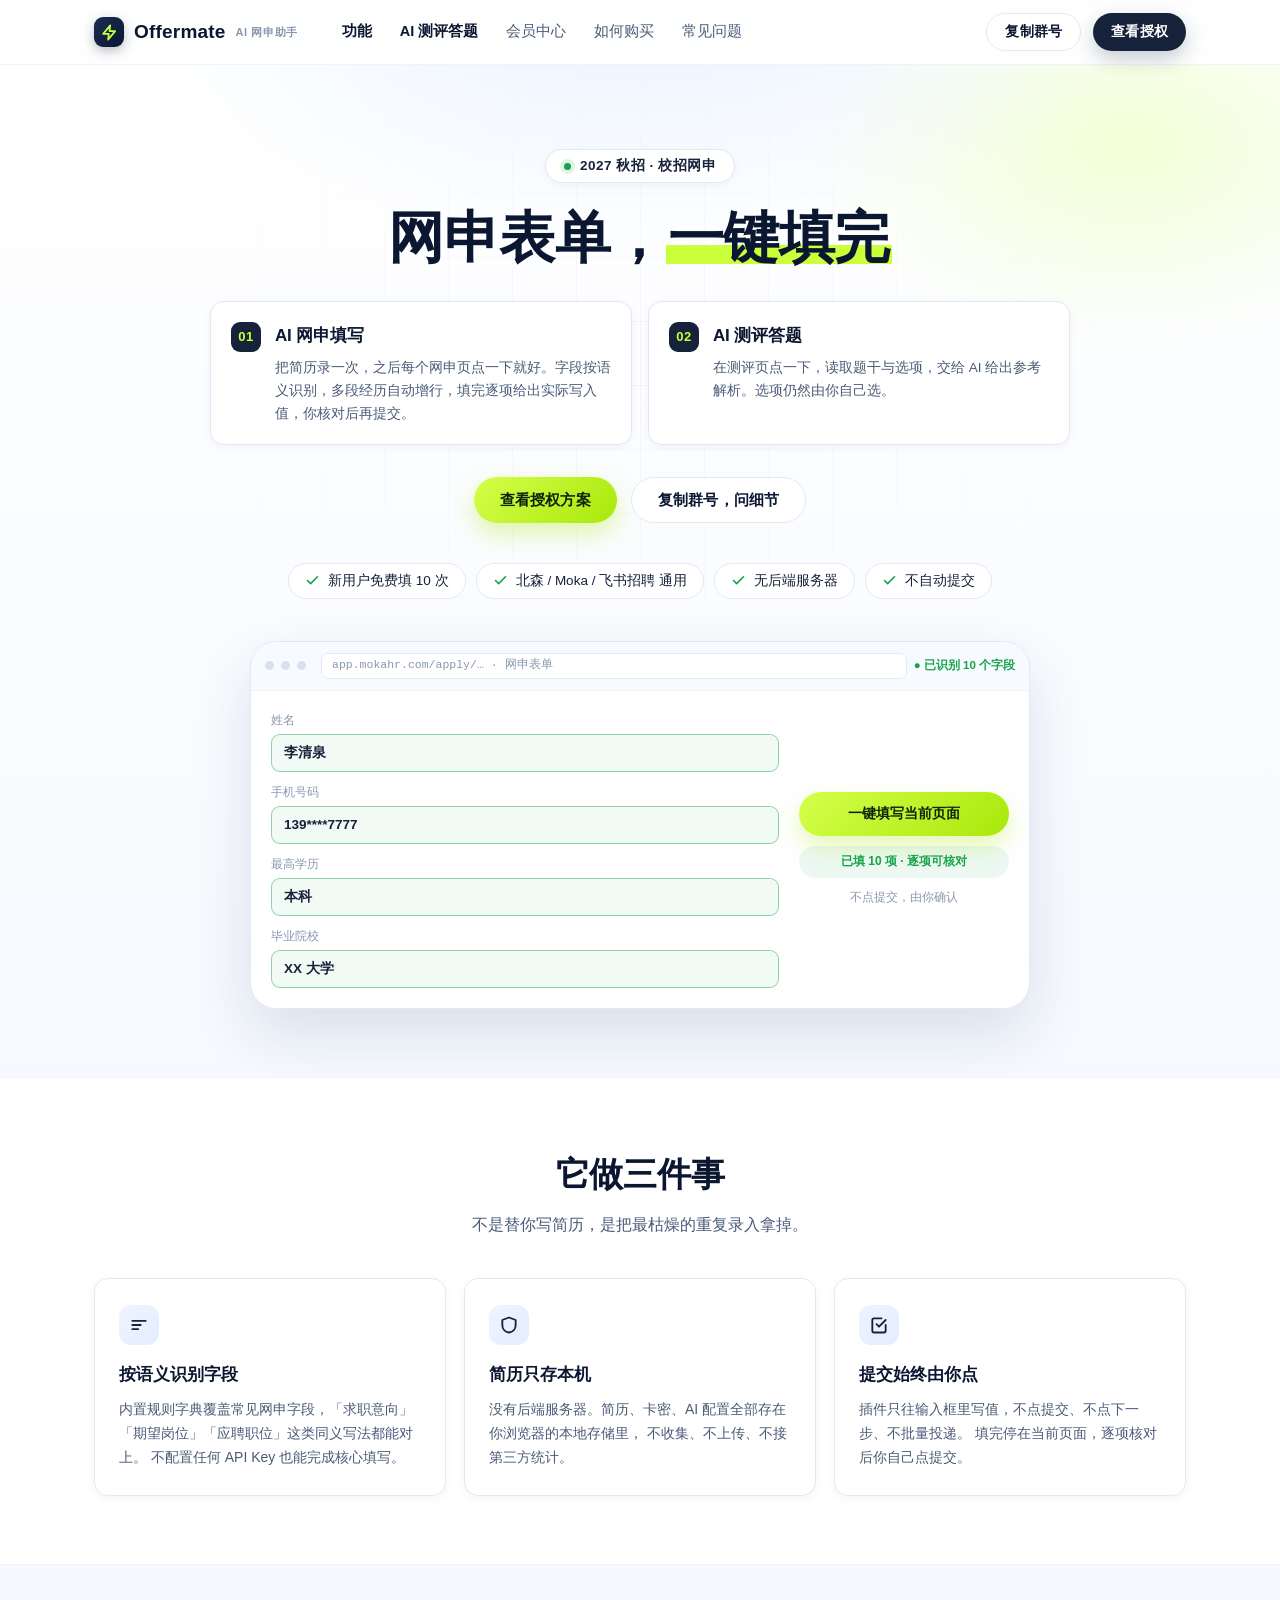
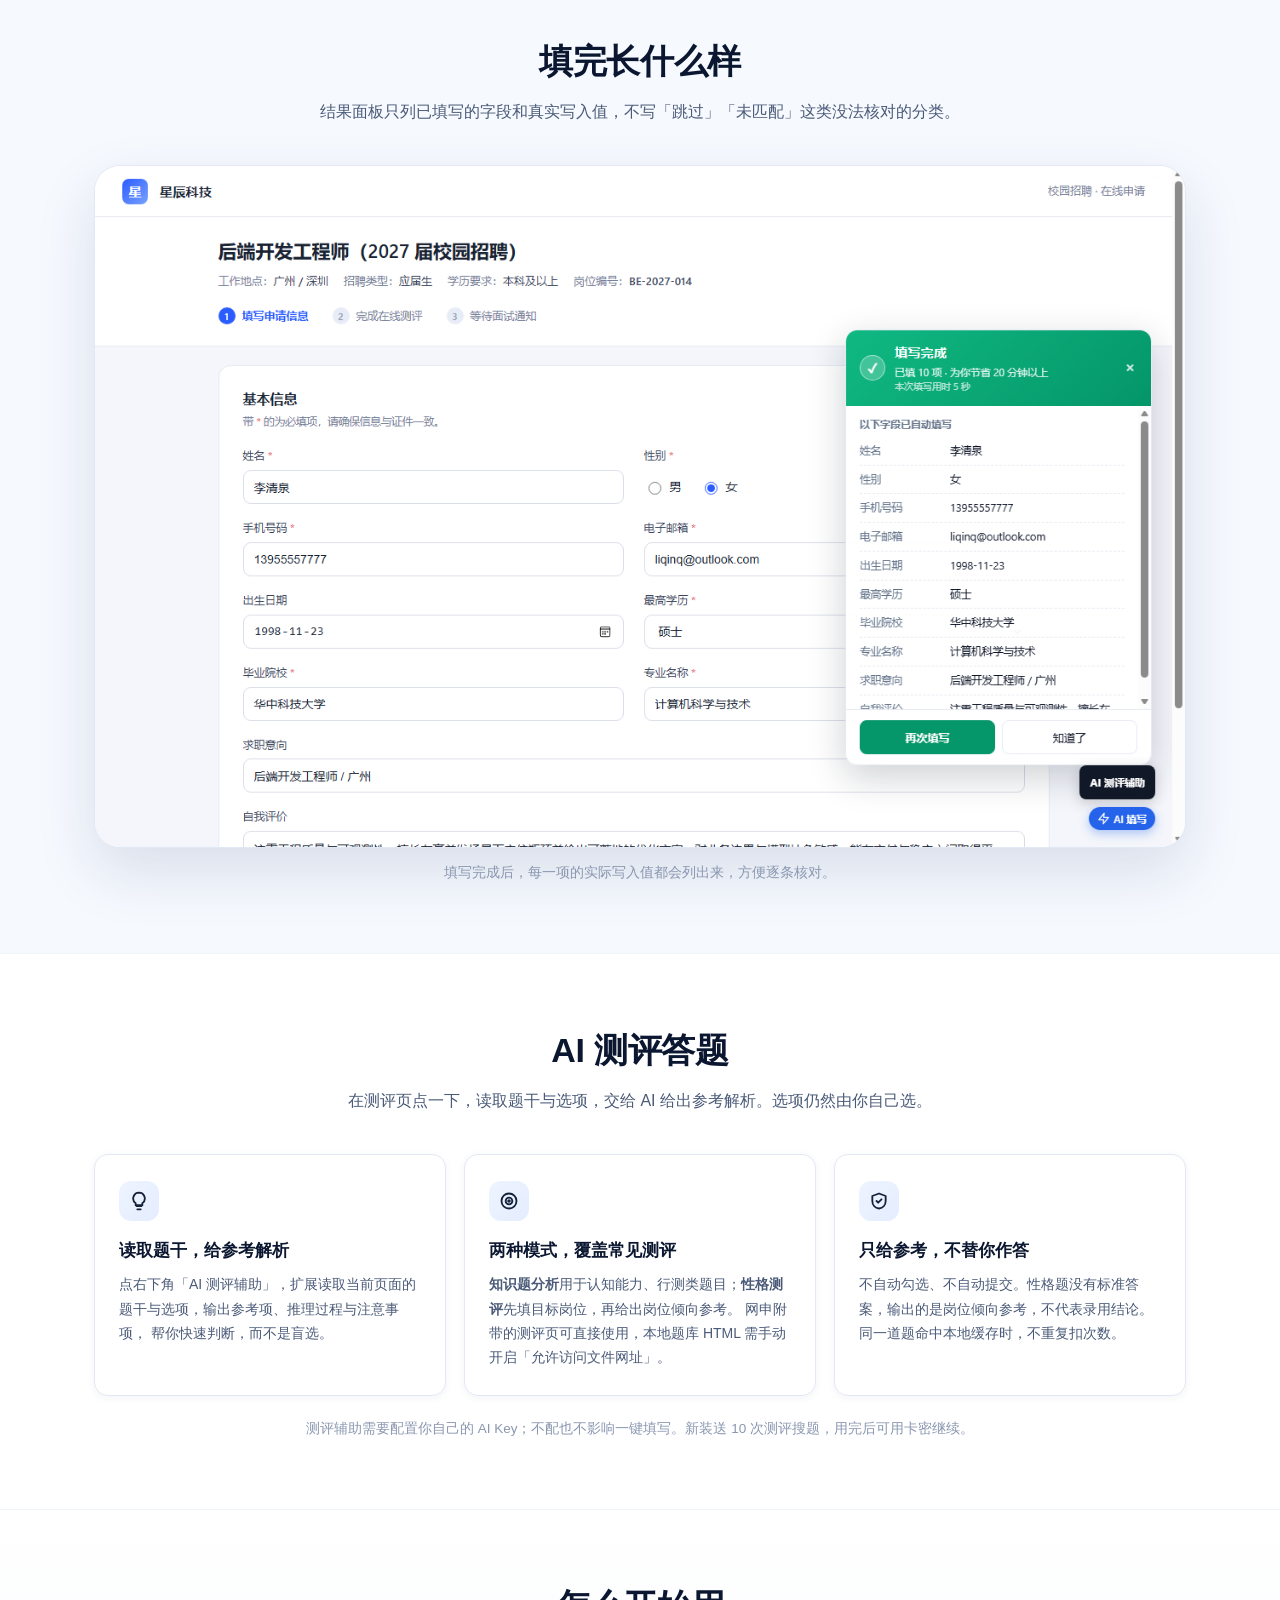
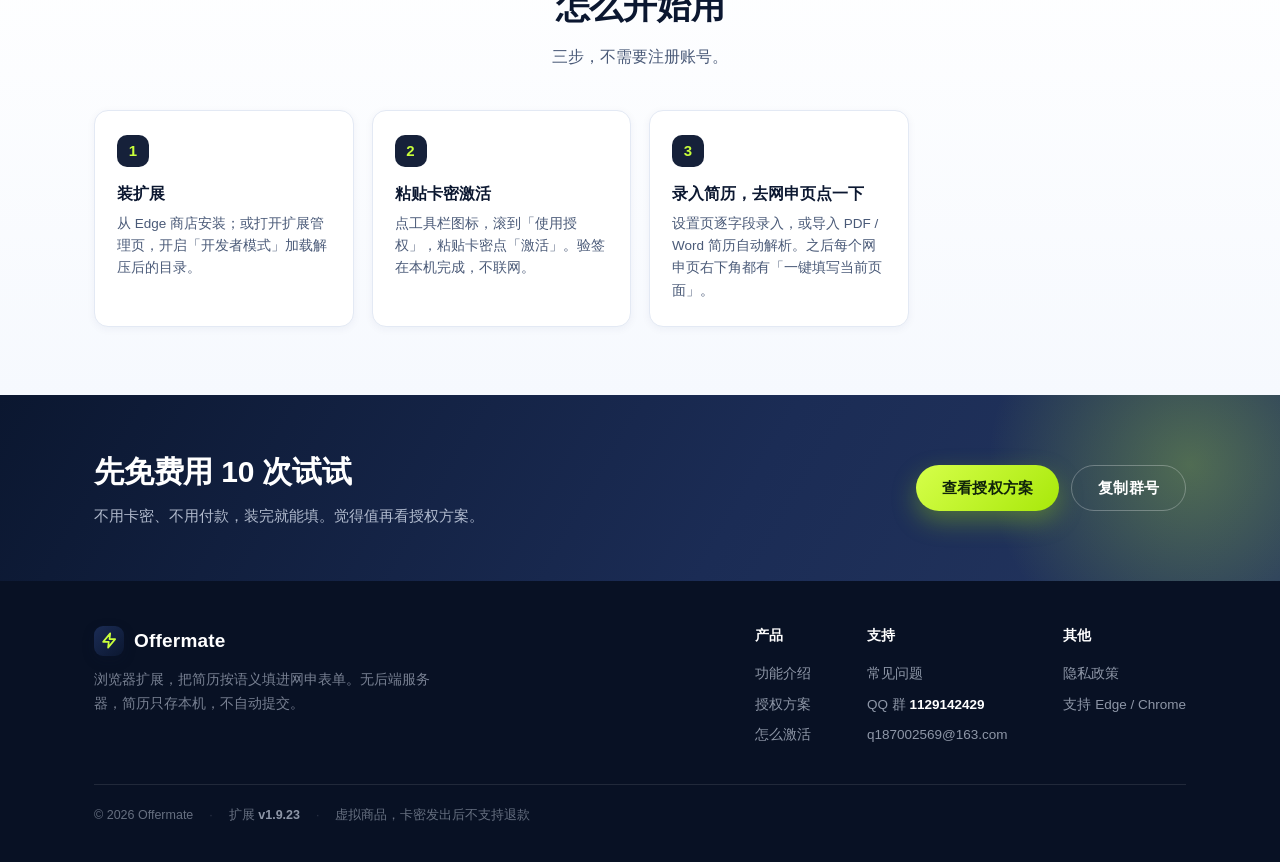
==== site/index.html @ a53ffd18 "add product site" ====
<!DOCTYPE html>
<html lang="zh-CN">
<head>
<meta charset="utf-8">
<meta name="viewport" content="width=device-width, initial-scale=1">
<title>Offermate｜AI 网申与测评助手</title>
<meta name="description" content="浏览器扩展：把简历按语义填进网申表单。北森、Moka、飞书招聘通用，不配 API Key 也能用，简历只存本机，不自动提交。">
<link rel="icon" href="assets/favicon.svg" type="image/svg+xml">
<link rel="stylesheet" href="assets/style.css">
<style>
  /* 首页专用 */
  .feat-grid { display: grid; grid-template-columns: repeat(3, 1fr); gap: 18px; }
  .feat {
    background: #fff; border: 1px solid var(--line); border-radius: var(--radius);
    padding: 26px 24px; box-shadow: var(--shadow-sm);
  }
  .feat .ic {
    width: 40px; height: 40px; border-radius: 12px;
    background: linear-gradient(135deg, #EEF4FF, #E4EDFF);
    display: grid; place-items: center;
  }
  .feat .ic svg { width: 20px; height: 20px; color: var(--ink-2); }
  .feat h3 { margin-top: 16px; font-size: 16.5px; font-weight: 800; }
  .feat p { margin-top: 8px; font-size: 14px; color: var(--body); line-height: 1.72; }

  .shot-wrap { margin-top: 12px; }
  .shot {
    border-radius: var(--radius-lg); overflow: hidden;
    border: 1px solid var(--line); box-shadow: var(--shadow-lg);
    background: #fff;
  }
  .shot-cap { margin-top: 14px; text-align: center; font-size: 13.5px; color: var(--muted); }

  /* 开篇双功能：AI 网申填写 / AI 测评答题 并列、等权呈现 */
  .cap-pair {
    margin: 30px auto 0; max-width: 860px;
    display: grid; grid-template-columns: 1fr 1fr; gap: 16px;
    text-align: left;
  }
  .cap {
    display: flex; gap: 14px; align-items: flex-start;
    background: #fff; border: 1px solid var(--line);
    border-radius: var(--radius); padding: 20px 20px 18px;
    box-shadow: var(--shadow-sm);
    transition: transform .18s, box-shadow .18s, border-color .18s;
  }
  .cap:hover { transform: translateY(-2px); box-shadow: var(--shadow); border-color: #C9D5EA; }
  .cap-n {
    flex: none; width: 30px; height: 30px; border-radius: 9px;
    background: var(--ink-2); color: var(--lime);
    display: grid; place-items: center;
    font-size: 13px; font-weight: 800; letter-spacing: .5px;
  }
  .cap h2 { font-size: 17px; font-weight: 800; letter-spacing: -.2px; }
  .cap p { margin-top: 7px; font-size: 13.5px; color: var(--body); line-height: 1.7; }
  #fill { scroll-margin-top: 76px; }

  @media (max-width: 760px) {
    .cap-pair { grid-template-columns: 1fr; }
  }

  /* 首屏产品演示：把「填写过程」提前到第一屏，不依赖新截图。
     数据为演示用虚构值，与商店截图一致（李清泉 / 139****7777）。 */
  .hero-demo {
    margin: 42px auto 0; max-width: 780px; text-align: left;
    background: #fff; border: 1px solid var(--line);
    border-radius: var(--radius-lg); box-shadow: var(--shadow-lg);
    overflow: hidden;
  }
  .hd-bar {
    display: flex; align-items: center; gap: 7px;
    padding: 11px 14px; background: #F7FAFF;
    border-bottom: 1px solid var(--line-2);
  }
  .hd-bar i { width: 9px; height: 9px; border-radius: 50%; background: #D8E1F0; flex: none; }
  .hd-url {
    margin-left: 8px; flex: 1; min-width: 0;
    height: 26px; border-radius: 7px; background: #fff;
    border: 1px solid var(--line);
    display: flex; align-items: center; padding: 0 10px;
    font-family: ui-monospace, Menlo, Consolas, monospace;
    font-size: 11.5px; color: var(--muted);
    white-space: nowrap; overflow: hidden; text-overflow: ellipsis;
  }
  .hd-live { flex: none; font-size: 11.5px; font-weight: 700; color: var(--green); }
  .hd-body { display: grid; grid-template-columns: 1fr 210px; gap: 20px; padding: 20px; }
  .hd-field { margin-bottom: 11px; }
  .hd-field:last-child { margin-bottom: 0; }
  .hd-field label { display: block; font-size: 11.5px; color: var(--muted); margin-bottom: 4px; }
  .hd-input {
    height: 38px; border-radius: 9px; border: 1px solid var(--line);
    display: flex; align-items: center; padding: 0 12px;
    font-size: 13.5px; color: var(--body); background: #fff;
  }
  .hd-input.filled {
    border-color: rgba(22,163,74,.45); background: rgba(22,163,74,.06);
    color: var(--ink-2); font-weight: 600;
  }
  .hd-side { display: flex; flex-direction: column; justify-content: center; gap: 10px; }
  .hd-btn {
    height: 44px; border-radius: 999px;
    background: linear-gradient(135deg, #D6FF4A, var(--lime-deep));
    color: #10240A; font-size: 13.5px; font-weight: 800;
    display: flex; align-items: center; justify-content: center;
    box-shadow: 0 10px 22px rgba(168,232,10,.3);
  }
  .hd-badge {
    text-align: center; font-size: 12px; font-weight: 700; color: var(--green);
    background: rgba(22,163,74,.08); border-radius: 999px; padding: 6px 10px;
  }
  .hd-note { text-align: center; font-size: 11.5px; color: var(--muted); }

  /* AI 测评答题：白色底与上下区块区分；锚点留出 sticky 导航高度 */
  .quiz { background: #fff; border-top: 1px solid var(--line-2); border-bottom: 1px solid var(--line-2); }
  #quiz { scroll-margin-top: 76px; }
  .quiz-note {
    margin-top: 22px; text-align: center;
    font-size: 13.5px; color: var(--muted); line-height: 1.7;
  }

  @media (max-width: 640px) {
    .hd-body { grid-template-columns: 1fr; gap: 14px; }
  }

  @media (max-width: 1000px) { .feat-grid { grid-template-columns: 1fr; } }
</style>
</head>
<body>

<nav class="nav">
  <div class="nav-in">
    <a class="logo" href="index.html">
      <span class="logo-mark">
        <svg viewBox="0 0 24 24" fill="none" stroke="#C9FF3B" stroke-width="2.4" stroke-linecap="round" stroke-linejoin="round"><path d="M13 2 3 14h8l-1 8 10-12h-8l1-8z"/></svg>
      </span>
      Offermate <small>AI 网申助手</small>
    </a>
    <div class="nav-links">
      <a href="index.html" class="on">功能</a>
      <a href="#quiz">AI 测评答题</a>
      <a href="pricing.html">会员中心</a>
      <a href="pricing.html#howto">如何购买</a>
      <a href="pricing.html#faq">常见问题</a>
    </div>
    <div class="nav-cta">
      <button class="btn btn-ghost btn-sm" data-copy-qq>复制群号</button>
      <a class="btn btn-dark btn-sm" href="pricing.html">查看授权</a>
    </div>
  </div>
</nav>

<header class="hero">
  <div class="wrap">
    <span class="eyebrow"><i></i>2027 秋招 · 校招网申</span>
    <h1>网申表单，<em>一键填完</em></h1>

    <div class="cap-pair">
      <a class="cap" href="#fill">
        <span class="cap-n">01</span>
        <div>
          <h2>AI 网申填写</h2>
          <p>把简历录一次，之后每个网申页点一下就好。字段按语义识别，多段经历自动增行，填完逐项给出实际写入值，你核对后再提交。</p>
        </div>
      </a>
      <a class="cap" href="#quiz">
        <span class="cap-n">02</span>
        <div>
          <h2>AI 测评答题</h2>
          <p>在测评页点一下，读取题干与选项，交给 AI 给出参考解析。选项仍然由你自己选。</p>
        </div>
      </a>
    </div>
    <div class="hero-cta">
      <a class="btn btn-lime" href="pricing.html">查看授权方案</a>
      <button class="btn btn-ghost" data-copy-qq>复制群号，问细节</button>
    </div>
    <ul class="hero-facts">
      <li>
        <svg viewBox="0 0 24 24" fill="none" stroke="currentColor" stroke-width="2.6" stroke-linecap="round" stroke-linejoin="round"><path d="M20 6 9 17l-5-5"/></svg>
        新用户免费填 10 次
      </li>
      <li>
        <svg viewBox="0 0 24 24" fill="none" stroke="currentColor" stroke-width="2.6" stroke-linecap="round" stroke-linejoin="round"><path d="M20 6 9 17l-5-5"/></svg>
        北森 / Moka / 飞书招聘 通用
      </li>
      <li>
        <svg viewBox="0 0 24 24" fill="none" stroke="currentColor" stroke-width="2.6" stroke-linecap="round" stroke-linejoin="round"><path d="M20 6 9 17l-5-5"/></svg>
        无后端服务器
      </li>
      <li>
        <svg viewBox="0 0 24 24" fill="none" stroke="currentColor" stroke-width="2.6" stroke-linecap="round" stroke-linejoin="round"><path d="M20 6 9 17l-5-5"/></svg>
        不自动提交
      </li>
    </ul>

    <div class="hero-demo" aria-hidden="true">
      <div class="hd-bar">
        <i></i><i></i><i></i>
        <span class="hd-url">app.mokahr.com/apply/… · 网申表单</span>
        <span class="hd-live">● 已识别 10 个字段</span>
      </div>
      <div class="hd-body">
        <div class="hd-form">
          <div class="hd-field"><label>姓名</label><div class="hd-input filled">李清泉</div></div>
          <div class="hd-field"><label>手机号码</label><div class="hd-input filled">139****7777</div></div>
          <div class="hd-field"><label>最高学历</label><div class="hd-input filled">本科</div></div>
          <div class="hd-field"><label>毕业院校</label><div class="hd-input filled">XX 大学</div></div>
        </div>
        <div class="hd-side">
          <div class="hd-btn">一键填写当前页面</div>
          <div class="hd-badge">已填 10 项 · 逐项可核对</div>
          <div class="hd-note">不点提交，由你确认</div>
        </div>
      </div>
    </div>
  </div>
</header>

<section class="sec plans" id="fill">
  <div class="wrap">
    <div class="sec-head">
      <h2>它做三件事</h2>
      <p>不是替你写简历，是把最枯燥的重复录入拿掉。</p>
    </div>

    <div class="feat-grid">
      <div class="feat">
        <div class="ic">
          <svg viewBox="0 0 24 24" fill="none" stroke="currentColor" stroke-width="2.2" stroke-linecap="round" stroke-linejoin="round"><path d="M4 7h16M4 12h10M4 17h7"/></svg>
        </div>
        <h3>按语义识别字段</h3>
        <p>
          内置规则字典覆盖常见网申字段，「求职意向」「期望岗位」「应聘职位」这类同义写法都能对上。
          不配置任何 API Key 也能完成核心填写。
        </p>
      </div>

      <div class="feat">
        <div class="ic">
          <svg viewBox="0 0 24 24" fill="none" stroke="currentColor" stroke-width="2.2" stroke-linecap="round" stroke-linejoin="round"><path d="M12 3 4 6v6c0 5 3.4 8.4 8 9 4.6-.6 8-4 8-9V6l-8-3z"/></svg>
        </div>
        <h3>简历只存本机</h3>
        <p>
          没有后端服务器。简历、卡密、AI 配置全部存在你浏览器的本地存储里，
          不收集、不上传、不接第三方统计。
        </p>
      </div>

      <div class="feat">
        <div class="ic">
          <svg viewBox="0 0 24 24" fill="none" stroke="currentColor" stroke-width="2.2" stroke-linecap="round" stroke-linejoin="round"><path d="M9 11l3 3 8-8"/><path d="M20 12v7a2 2 0 0 1-2 2H6a2 2 0 0 1-2-2V6a2 2 0 0 1 2-2h9"/></svg>
        </div>
        <h3>提交始终由你点</h3>
        <p>
          插件只往输入框里写值，不点提交、不点下一步、不批量投递。
          填完停在当前页面，逐项核对后你自己点提交。
        </p>
      </div>
    </div>
  </div>
</section>

<section class="sec">
  <div class="wrap">
    <div class="sec-head">
      <h2>填完长什么样</h2>
      <p>结果面板只列已填写的字段和真实写入值，不写「跳过」「未匹配」这类没法核对的分类。</p>
    </div>
    <div class="shot-wrap">
      <div class="shot">
        <img src="assets/shots/result.png" alt="填写结果面板：已填 10 项，逐项列出字段与实际写入值" loading="lazy">
      </div>
      <p class="shot-cap">填写完成后，每一项的实际写入值都会列出来，方便逐条核对。</p>
    </div>
  </div>
</section>

<section class="sec quiz" id="quiz">
  <div class="wrap">
    <div class="sec-head">
      <h2>AI 测评答题</h2>
      <p>在测评页点一下，读取题干与选项，交给 AI 给出参考解析。选项仍然由你自己选。</p>
    </div>

    <div class="feat-grid">
      <div class="feat">
        <div class="ic">
          <svg viewBox="0 0 24 24" fill="none" stroke="currentColor" stroke-width="2.2" stroke-linecap="round" stroke-linejoin="round"><path d="M9 18h6"/><path d="M10 22h4"/><path d="M12 2a7 7 0 0 0-4 12.7V17h8v-2.3A7 7 0 0 0 12 2z"/></svg>
        </div>
        <h3>读取题干，给参考解析</h3>
        <p>
          点右下角「AI 测评辅助」，扩展读取当前页面的题干与选项，输出参考项、推理过程与注意事项，
          帮你快速判断，而不是盲选。
        </p>
      </div>

      <div class="feat">
        <div class="ic">
          <svg viewBox="0 0 24 24" fill="none" stroke="currentColor" stroke-width="2.2" stroke-linecap="round" stroke-linejoin="round"><circle cx="12" cy="12" r="9"/><circle cx="12" cy="12" r="4"/><circle cx="12" cy="12" r="1"/></svg>
        </div>
        <h3>两种模式，覆盖常见测评</h3>
        <p>
          <b>知识题分析</b>用于认知能力、行测类题目；<b>性格测评</b>先填目标岗位，再给出岗位倾向参考。
          网申附带的测评页可直接使用，本地题库 HTML 需手动开启「允许访问文件网址」。
        </p>
      </div>

      <div class="feat">
        <div class="ic">
          <svg viewBox="0 0 24 24" fill="none" stroke="currentColor" stroke-width="2.2" stroke-linecap="round" stroke-linejoin="round"><path d="M12 3 4 6v6c0 5 3.4 8.4 8 9 4.6-.6 8-4 8-9V6l-8-3z"/><path d="M9 12l2 2 4-4"/></svg>
        </div>
        <h3>只给参考，不替你作答</h3>
        <p>
          不自动勾选、不自动提交。性格题没有标准答案，输出的是岗位倾向参考，不代表录用结论。
          同一道题命中本地缓存时，不重复扣次数。
        </p>
      </div>
    </div>

    <p class="quiz-note">
      测评辅助需要配置你自己的 AI Key；不配也不影响一键填写。新装送 10 次测评搜题，用完后可用卡密继续。
    </p>
  </div>
</section>

<section class="sec howto">
  <div class="wrap">
    <div class="sec-head">
      <h2>怎么开始用</h2>
      <p>三步，不需要注册账号。</p>
    </div>
    <div class="steps">
      <div class="step">
        <div class="step-n">1</div>
        <h3>装扩展</h3>
        <p>从 Edge 商店安装；或打开扩展管理页，开启「开发者模式」加载解压后的目录。</p>
      </div>
      <div class="step">
        <div class="step-n">2</div>
        <h3>粘贴卡密激活</h3>
        <p>点工具栏图标，滚到「使用授权」，粘贴卡密点「激活」。验签在本机完成，不联网。</p>
      </div>
      <div class="step">
        <div class="step-n">3</div>
        <h3>录入简历，去网申页点一下</h3>
        <p>设置页逐字段录入，或导入 PDF / Word 简历自动解析。之后每个网申页右下角都有「一键填写当前页面」。</p>
      </div>
    </div>
  </div>
</section>

<section class="cta-band">
  <div class="wrap">
    <div>
      <h2>先免费用 10 次试试</h2>
      <p>不用卡密、不用付款，装完就能填。觉得值再看授权方案。</p>
    </div>
    <div class="cta-act">
      <a class="btn btn-lime" href="pricing.html">查看授权方案</a>
      <button class="btn btn-ghost" data-copy-qq style="background:transparent;color:#fff;border-color:rgba(255,255,255,.28)">复制群号</button>
    </div>
  </div>
</section>

<footer class="foot">
  <div class="wrap">
    <div class="foot-top">
      <div class="foot-brand">
        <div class="logo">
          <span class="logo-mark">
            <svg viewBox="0 0 24 24" fill="none" stroke="#C9FF3B" stroke-width="2.4" stroke-linecap="round" stroke-linejoin="round"><path d="M13 2 3 14h8l-1 8 10-12h-8l1-8z"/></svg>
          </span>
          Offermate
        </div>
        <p>浏览器扩展，把简历按语义填进网申表单。无后端服务器，简历只存本机，不自动提交。</p>
      </div>
      <div class="foot-cols">
        <div class="foot-col">
          <h4>产品</h4>
          <a href="index.html">功能介绍</a>
          <a href="pricing.html">授权方案</a>
          <a href="pricing.html#howto">怎么激活</a>
        </div>
        <div class="foot-col">
          <h4>支持</h4>
          <a href="pricing.html#faq">常见问题</a>
          <span>QQ 群 <b data-qq style="color:#fff"></b></span>
          <a data-email href="mailto:">邮箱</a>
        </div>
        <div class="foot-col">
          <h4>其他</h4>
          <a data-privacy href="#" target="_blank" rel="noopener">隐私政策</a>
          <span>支持 Edge / Chrome</span>
        </div>
      </div>
    </div>
    <div class="foot-bot">
      <span>© 2026 Offermate</span>
      <span class="sep">·</span>
      <span>扩展 <b data-ver style="color:rgba(232,240,255,.6)"></b></span>
      <span class="sep">·</span>
      <span>虚拟商品，卡密发出后不支持退款</span>
    </div>
  </div>
</footer>

<div class="toast" id="toast" role="status" aria-live="polite"></div>

<script src="assets/config.js"></script>
<script src="assets/site.js"></script>
</body>
</html>
---- site/assets/style.css ----
/* Offermate 官网样式
   版式骨架对齐参考站（浅色底 + 卡片式 SaaS 定价页），配色换成插件品牌：
   深蓝紫 #0B1730 + 荧光绿 #C9FF3B。 */

:root {
  --ink: #0B1730;
  --ink-2: #16213A;
  --body: #4A5A78;
  --muted: #8A97B0;
  --line: #E3E9F4;
  --line-2: #EFF3FA;
  --bg: #F6F9FE;
  --card: #FFFFFF;
  --lime: #C9FF3B;
  --lime-deep: #A8E80A;
  --green: #16A34A;
  --blue: #2F6BFF;
  --radius: 14px;
  --radius-lg: 26px;
  --shadow-sm: 0 2px 8px rgba(20, 45, 100, .05);
  --shadow: 0 12px 32px rgba(20, 45, 100, .08);
  --shadow-lg: 0 24px 60px rgba(20, 45, 100, .13);
  --maxw: 1140px;
}

* { margin: 0; padding: 0; box-sizing: border-box; }

html { -webkit-text-size-adjust: 100%; scroll-behavior: smooth; }

body {
  font-family: "PingFang SC", "Hiragino Sans GB", "Noto Sans CJK SC",
    "Source Han Sans SC", "Microsoft YaHei UI", "Microsoft YaHei", sans-serif;
  background: var(--bg);
  color: var(--ink);
  font-size: 16px;
  line-height: 1.65;
  -webkit-font-smoothing: antialiased;
}

a { color: inherit; text-decoration: none; }
ul { list-style: none; }
img { max-width: 100%; display: block; }
button { font: inherit; cursor: pointer; border: none; background: none; }

.wrap { max-width: var(--maxw); margin: 0 auto; padding: 0 24px; }

/* ---------- 导航 ---------- */
.nav {
  position: sticky; top: 0; z-index: 50;
  background: rgba(255, 255, 255, .86);
  backdrop-filter: saturate(180%) blur(14px);
  -webkit-backdrop-filter: saturate(180%) blur(14px);
  border-bottom: 1px solid var(--line-2);
}
.nav-in {
  max-width: var(--maxw); margin: 0 auto; padding: 0 24px;
  height: 64px; display: flex; align-items: center; gap: 36px;
}
.logo { display: flex; align-items: center; gap: 10px; font-weight: 800; font-size: 19px; letter-spacing: .2px; }
.logo-mark {
  width: 30px; height: 30px; border-radius: 9px;
  background: linear-gradient(135deg, #1B2C55, #0B1730);
  display: grid; place-items: center; flex: none;
  box-shadow: 0 4px 12px rgba(11, 23, 48, .28);
}
.logo-mark svg { width: 17px; height: 17px; }
.logo small { font-size: 11px; font-weight: 600; color: var(--muted); letter-spacing: .6px; }

.nav-links { display: flex; gap: 28px; margin-left: 8px; }
.nav-links a { font-size: 14.5px; color: var(--body); font-weight: 500; transition: color .18s; }
.nav-links a:hover { color: var(--ink); }
.nav-links a.on { color: var(--ink); font-weight: 700; }

.nav-cta { margin-left: auto; display: flex; align-items: center; gap: 12px; }

/* ---------- 按钮 ---------- */
.btn {
  display: inline-flex; align-items: center; justify-content: center; gap: 8px;
  height: 46px; padding: 0 26px; border-radius: 999px;
  font-size: 15px; font-weight: 700; letter-spacing: .2px;
  transition: transform .16s, box-shadow .16s, background .16s, border-color .16s;
  white-space: nowrap;
}
.btn:active { transform: translateY(1px); }

.btn-dark { background: var(--ink-2); color: #fff; box-shadow: 0 8px 20px rgba(11, 23, 48, .22); }
.btn-dark:hover { background: #1E2E52; box-shadow: 0 12px 26px rgba(11, 23, 48, .28); }

.btn-lime {
  background: linear-gradient(135deg, #D6FF4A, var(--lime-deep));
  color: #10240A;
  box-shadow: 0 10px 24px rgba(168, 232, 10, .34);
}
.btn-lime:hover { box-shadow: 0 14px 30px rgba(168, 232, 10, .46); }

.btn-ghost { background: #fff; color: var(--ink); border: 1.5px solid var(--line); }
.btn-ghost:hover { border-color: #C9D5EA; background: #FBFDFF; }

.btn-sm { height: 38px; padding: 0 18px; font-size: 13.5px; }
.btn-block { width: 100%; }

/* ---------- 从扩展跳转的提示条 ---------- */
.from-bar {
  background: linear-gradient(90deg, #0B1730, #22305C);
  color: #E8F0FF; font-size: 14px;
}
.from-bar .wrap { display: flex; align-items: center; gap: 10px; height: 44px; }
.from-bar b { color: var(--lime); font-weight: 700; }
.from-bar .x { margin-left: auto; color: rgba(255, 255, 255, .6); font-size: 18px; line-height: 1; padding: 4px 8px; }
.from-bar .x:hover { color: #fff; }

/* ---------- Hero ---------- */
.hero {
  position: relative; overflow: hidden;
  padding: 84px 0 68px;
  background:
    radial-gradient(760px 420px at 50% -10%, #E7F1FF 0%, rgba(231, 241, 255, 0) 68%),
    radial-gradient(520px 320px at 88% 8%, #F1FFD6 0%, rgba(241, 255, 214, 0) 62%),
    linear-gradient(180deg, #FFFFFF 0%, #F6F9FE 100%);
  text-align: center;
}
.hero::after {
  content: ""; position: absolute; inset: 0;
  background-image:
    linear-gradient(rgba(20, 50, 110, .04) 1px, transparent 1px),
    linear-gradient(90deg, rgba(20, 50, 110, .04) 1px, transparent 1px);
  background-size: 64px 64px;
  mask-image: radial-gradient(620px 460px at 50% 30%, #000 0%, transparent 78%);
  -webkit-mask-image: radial-gradient(620px 460px at 50% 30%, #000 0%, transparent 78%);
  pointer-events: none;
}
.hero > * { position: relative; z-index: 2; }

.eyebrow {
  display: inline-flex; align-items: center; gap: 9px;
  height: 34px; padding: 0 18px; border-radius: 999px;
  background: #fff; border: 1px solid var(--line);
  font-size: 13.5px; font-weight: 700; color: var(--ink-2);
  letter-spacing: .5px;
  box-shadow: var(--shadow-sm);
}
.eyebrow i { width: 7px; height: 7px; border-radius: 50%; background: var(--green); box-shadow: 0 0 0 4px rgba(22, 163, 74, .13); }

.hero h1 {
  margin: 22px auto 0;
  font-size: clamp(32px, 5vw, 56px);
  line-height: 1.18; font-weight: 800; letter-spacing: -.5px;
}
.hero h1 em {
  font-style: normal;
  background: linear-gradient(180deg, transparent 62%, var(--lime) 62%, var(--lime) 92%, transparent 92%);
  padding: 0 2px;
}
.hero .lead {
  margin: 20px auto 0; max-width: 660px;
  font-size: 17px; color: var(--body); line-height: 1.75;
}
.hero-cta { margin-top: 32px; display: flex; gap: 14px; justify-content: center; flex-wrap: wrap; }

.hero-facts {
  margin: 40px auto 0; display: flex; gap: 10px; justify-content: center; flex-wrap: wrap;
}
.hero-facts li {
  display: inline-flex; align-items: center; gap: 8px;
  height: 36px; padding: 0 16px; border-radius: 999px;
  background: #fff; border: 1px solid var(--line);
  font-size: 13.5px; color: var(--ink-2); font-weight: 500;
}
.hero-facts li svg { width: 15px; height: 15px; color: var(--green); flex: none; }

/* ---------- 区块通用 ---------- */
.sec { padding: 68px 0; }
.sec-head { text-align: center; margin-bottom: 40px; }
.sec-head h2 { font-size: clamp(24px, 3.2vw, 34px); font-weight: 800; letter-spacing: -.3px; }
.sec-head p { margin-top: 10px; color: var(--body); font-size: 16px; }

/* ---------- 价格卡 ---------- */
.plans { background: #fff; border-top: 1px solid var(--line-2); border-bottom: 1px solid var(--line-2); }

.plan-grid {
  /* 4 档（电商渠道）和 3 档（商店渠道）共用同一套样式：
     auto-fit 按容器宽度自动定列数，档位少的时候每张卡自然变宽。
     内容宽 1092px 下 4 列每张约 260px，够放 7 条功能。 */
  display: grid; grid-template-columns: repeat(auto-fit, minmax(250px, 1fr)); gap: 18px;
  align-items: start;
  /* 推荐档的「最划算」标签是 top:-13px 浮在卡片上沿的，留出空间避免被上一区块压住 */
  padding-top: 14px;
}
.plan {
  position: relative;
  background: var(--card);
  border: 1px solid var(--line);
  border-radius: var(--radius);
  padding: 26px 18px 24px;
  display: flex; flex-direction: column;
  transition: transform .18s, box-shadow .18s, border-color .18s;
}
.plan:hover { transform: translateY(-3px); box-shadow: var(--shadow); }

.plan.hot {
  border: 2px solid var(--ink-2);
  box-shadow: var(--shadow-lg);
  padding: 24px 16px 22px;
}
.plan-tag {
  position: absolute; top: -13px; left: 50%; transform: translateX(-50%);
  height: 26px; padding: 0 14px; border-radius: 999px;
  background: var(--lime); color: #10240A;
  font-size: 12.5px; font-weight: 800; letter-spacing: .6px;
  display: inline-flex; align-items: center; white-space: nowrap;
  box-shadow: 0 6px 14px rgba(168, 232, 10, .4);
}

.plan-name { font-size: 17px; font-weight: 800; }
.plan-desc { margin-top: 4px; font-size: 13px; color: var(--muted); min-height: 20px; }

.plan-price { margin-top: 16px; display: flex; align-items: baseline; gap: 3px; }
.plan-price .cur { font-size: 20px; font-weight: 700; }
.plan-price .num { font-size: 42px; font-weight: 800; letter-spacing: -1.5px; line-height: 1; }
.plan-price .unit { font-size: 14px; color: var(--muted); margin-left: 4px; }

.plan-perday {
  margin-top: 8px; min-height: 21px;
  display: flex; align-items: center; gap: 8px; flex-wrap: wrap;
  font-size: 13px; color: var(--body);
}
.plan-perday b { font-size: 14.5px; font-weight: 800; color: var(--ink); }
.plan-save {
  font-size: 11.5px; font-weight: 700; color: var(--green);
  background: rgba(22, 163, 74, .09);
  border-radius: 999px; padding: 1px 8px; white-space: nowrap;
}

.plan-orig { margin-top: 4px; font-size: 13px; color: var(--muted); }
.plan-orig s { text-decoration-thickness: 1px; }
.plan-orig b { color: var(--green); font-weight: 700; margin-left: 6px; }

.plan-feats { margin-top: 20px; padding-top: 18px; border-top: 1px dashed var(--line); flex: 1; }
.plan-feats li {
  display: flex; gap: 9px; align-items: flex-start;
  font-size: 13.5px; color: var(--ink-2); line-height: 1.55;
  padding: 5px 0;
}
.plan-feats li svg { width: 16px; height: 16px; color: var(--green); flex: none; margin-top: 2px; }
.plan-feats li.dim { color: var(--muted); }
.plan-feats li.dim svg { color: #C6D0E2; }

.plan .btn { margin-top: 20px; }

.plan-note {
  margin-top: 26px; text-align: center; font-size: 13.5px; color: var(--muted);
}
.plan-note b { color: var(--ink-2); }

/* ---------- 免费额度条 ---------- */
.free-band {
  display: flex; align-items: center; justify-content: space-between; gap: 30px;
  background: var(--ink); color: #fff;
  border-radius: var(--radius-lg);
  padding: 26px 32px;
  margin-bottom: 28px;
  box-shadow: var(--shadow);
}
.free-band[hidden] { display: none; }
.free-eyebrow {
  display: inline-block; font-size: 12px; font-weight: 800;
  letter-spacing: 1.4px; color: var(--lime);
}
.free-l h3 { font-size: 21px; margin-top: 6px; letter-spacing: -.3px; }
.free-l p { margin-top: 7px; font-size: 13.5px; color: rgba(232, 240, 255, .72); max-width: 48ch; }
.free-nums { display: flex; gap: 12px; flex: none; }
.free-num {
  min-width: 134px; text-align: center;
  background: rgba(255, 255, 255, .06);
  border: 1px solid rgba(201, 255, 59, .26);
  border-radius: var(--radius);
  padding: 12px 16px 11px;
}
.free-num b {
  display: block; font-size: 30px; font-weight: 800; color: var(--lime);
  line-height: 1.1; letter-spacing: -1px;
}
.free-num span { font-size: 12.5px; color: rgba(232, 240, 255, .72); }

/* ---------- 卡密获取四步 ---------- */
.howto { background: linear-gradient(180deg, #FFFFFF, #F6F9FE); }
.steps { display: grid; grid-template-columns: repeat(4, 1fr); gap: 18px; }
.step {
  background: #fff; border: 1px solid var(--line); border-radius: var(--radius);
  padding: 24px 22px; box-shadow: var(--shadow-sm);
}
.step-n {
  width: 32px; height: 32px; border-radius: 10px;
  background: var(--ink-2); color: var(--lime);
  display: grid; place-items: center;
  font-size: 15px; font-weight: 800;
}
.step h3 { margin-top: 14px; font-size: 15.5px; font-weight: 800; }
.step p { margin-top: 6px; font-size: 13.5px; color: var(--body); line-height: 1.65; }
.step code {
  display: inline-block; margin-top: 4px;
  background: #F3F7FF; border: 1px solid var(--line);
  border-radius: 7px; padding: 3px 9px;
  font-family: ui-monospace, "SF Mono", Menlo, Consolas, monospace;
  font-size: 13.5px; font-weight: 700; color: var(--ink-2);
  user-select: all;
}

/* ---------- 场景卡 ---------- */
.scenes { background: #fff; border-top: 1px solid var(--line-2); }
.scene-grid { display: grid; grid-template-columns: repeat(3, 1fr); gap: 18px; }
.scene {
  background: linear-gradient(180deg, #FBFDFF, #F4F8FF);
  border: 1px solid var(--line); border-radius: var(--radius-lg);
  padding: 26px 24px;
}
.scene .who {
  display: inline-flex; align-items: center; gap: 8px;
  height: 28px; padding: 0 12px; border-radius: 999px;
  background: #fff; border: 1px solid var(--line);
  font-size: 12.5px; font-weight: 700; color: var(--ink-2);
}
.scene h3 { margin-top: 16px; font-size: 17px; font-weight: 800; line-height: 1.5; }
.scene p { margin-top: 10px; font-size: 14px; color: var(--body); line-height: 1.72; }
.scene .k {
  margin-top: 16px; padding-top: 14px; border-top: 1px dashed var(--line);
  font-size: 13px; color: var(--muted);
}
.scene .k b { color: var(--ink-2); font-weight: 700; }

/* ---------- FAQ ---------- */
.faq { background: var(--bg); }
.faq-list { max-width: 860px; margin: 0 auto; display: flex; flex-direction: column; gap: 10px; }
.faq-item {
  background: #fff; border: 1px solid var(--line); border-radius: var(--radius);
  overflow: hidden;
}
.faq-item summary {
  list-style: none; cursor: pointer;
  padding: 18px 22px; font-size: 15.5px; font-weight: 700;
  display: flex; align-items: center; gap: 12px;
}
.faq-item summary::-webkit-details-marker { display: none; }
.faq-item summary::after {
  content: ""; margin-left: auto; flex: none;
  width: 9px; height: 9px;
  border-right: 2px solid var(--muted); border-bottom: 2px solid var(--muted);
  transform: rotate(45deg) translateY(-2px);
  transition: transform .2s;
}
.faq-item[open] summary::after { transform: rotate(-135deg) translateY(-2px); }
.faq-item[open] summary { color: var(--ink); }
.faq-item .a {
  padding: 0 22px 20px; font-size: 14.5px; color: var(--body); line-height: 1.78;
}
.faq-item .a code {
  background: #F3F7FF; border-radius: 6px; padding: 1px 6px;
  font-family: ui-monospace, Menlo, Consolas, monospace; font-size: 13.5px;
}

/* ---------- 底部 CTA ---------- */
.cta-band {
  background: linear-gradient(120deg, #0B1730 0%, #1B2C55 58%, #24365F 100%);
  color: #fff; padding: 52px 0;
  position: relative; overflow: hidden;
}
.cta-band::before {
  content: ""; position: absolute; right: -120px; top: -140px;
  width: 420px; height: 420px; border-radius: 50%;
  background: radial-gradient(circle, rgba(201, 255, 59, .28), rgba(201, 255, 59, 0) 68%);
}
.cta-band .wrap { position: relative; z-index: 2; display: flex; align-items: center; gap: 32px; flex-wrap: wrap; }
.cta-band h2 { font-size: clamp(22px, 3vw, 30px); font-weight: 800; letter-spacing: -.2px; }
.cta-band p { margin-top: 8px; color: rgba(232, 240, 255, .74); font-size: 15px; }
.cta-band .cta-act { margin-left: auto; display: flex; gap: 12px; flex-wrap: wrap; }

/* ---------- 页脚 ---------- */
.foot { background: #081124; color: rgba(232, 240, 255, .62); padding: 44px 0 36px; font-size: 13.5px; }
.foot-top { display: flex; gap: 40px; flex-wrap: wrap; align-items: flex-start; }
.foot-brand { max-width: 340px; }
.foot-brand .logo { color: #fff; }
.foot-brand p { margin-top: 12px; line-height: 1.75; color: rgba(232, 240, 255, .5); }
.foot-cols { margin-left: auto; display: flex; gap: 56px; flex-wrap: wrap; }
.foot-col h4 { color: #fff; font-size: 13.5px; font-weight: 700; margin-bottom: 12px; }
.foot-col a, .foot-col span { display: block; padding: 4px 0; color: rgba(232, 240, 255, .6); }
.foot-col a:hover { color: var(--lime); }
.foot-bot {
  margin-top: 34px; padding-top: 20px;
  border-top: 1px solid rgba(255, 255, 255, .1);
  display: flex; gap: 16px; flex-wrap: wrap; align-items: center;
  color: rgba(232, 240, 255, .42); font-size: 12.5px;
}
.foot-bot .sep { opacity: .35; }

/* ---------- 复制提示 ---------- */
.toast {
  position: fixed; left: 50%; bottom: 36px; transform: translate(-50%, 20px);
  background: var(--ink-2); color: #fff;
  padding: 12px 22px; border-radius: 999px;
  font-size: 14px; font-weight: 600;
  box-shadow: 0 16px 40px rgba(11, 23, 48, .34);
  opacity: 0; pointer-events: none; transition: opacity .22s, transform .22s;
  z-index: 200;
}
.toast.on { opacity: 1; transform: translate(-50%, 0); }

/* ---------- 响应式 ---------- */
@media (max-width: 1140px) {
  /* 4 档并排至少要 1054px 内容宽；不够就退成 2×2，
     不要让它变成 3+1（第 4 张孤零零挂在第二行）。 */
  .plan-grid { grid-template-columns: repeat(2, 1fr); }
}
@media (max-width: 1000px) {
  .steps { grid-template-columns: repeat(2, 1fr); }
  .scene-grid { grid-template-columns: 1fr; }
  .nav-links { display: none; }
  .free-band { flex-direction: column; align-items: stretch; gap: 20px; padding: 24px 26px; }
  .free-l p { max-width: none; }
  .free-nums { flex: none; }
  .free-num { flex: 1; min-width: 0; }
}
@media (max-width: 640px) {
  .hero { padding: 56px 0 44px; }
  .sec { padding: 48px 0; }
  /* 390px 下 logo + 两个按钮会超出容器：
     隐藏 logo 副标题与次要按钮，保证首屏导航不被裁切。 */
  .logo small { display: none; }
  .nav-cta .btn-ghost { display: none; }
  .plan-grid { grid-template-columns: 1fr; }
  .steps { grid-template-columns: 1fr; }
  /* 不再把推荐档提到最前：价格要按 月 → 季 → 年 由短到长读，
     把季卡挪到月卡前面会让用户先看到 ¥39.99 再看到 ¥19.99。推荐感交给标签和描边。 */
  .hero-cta .btn { width: 100%; }
  .cta-band .cta-act { margin-left: 0; width: 100%; }
  .cta-band .cta-act .btn { flex: 1; }
  .foot-cols { margin-left: 0; gap: 32px; }
  .nav-cta .btn { height: 38px; padding: 0 16px; font-size: 13.5px; }
}
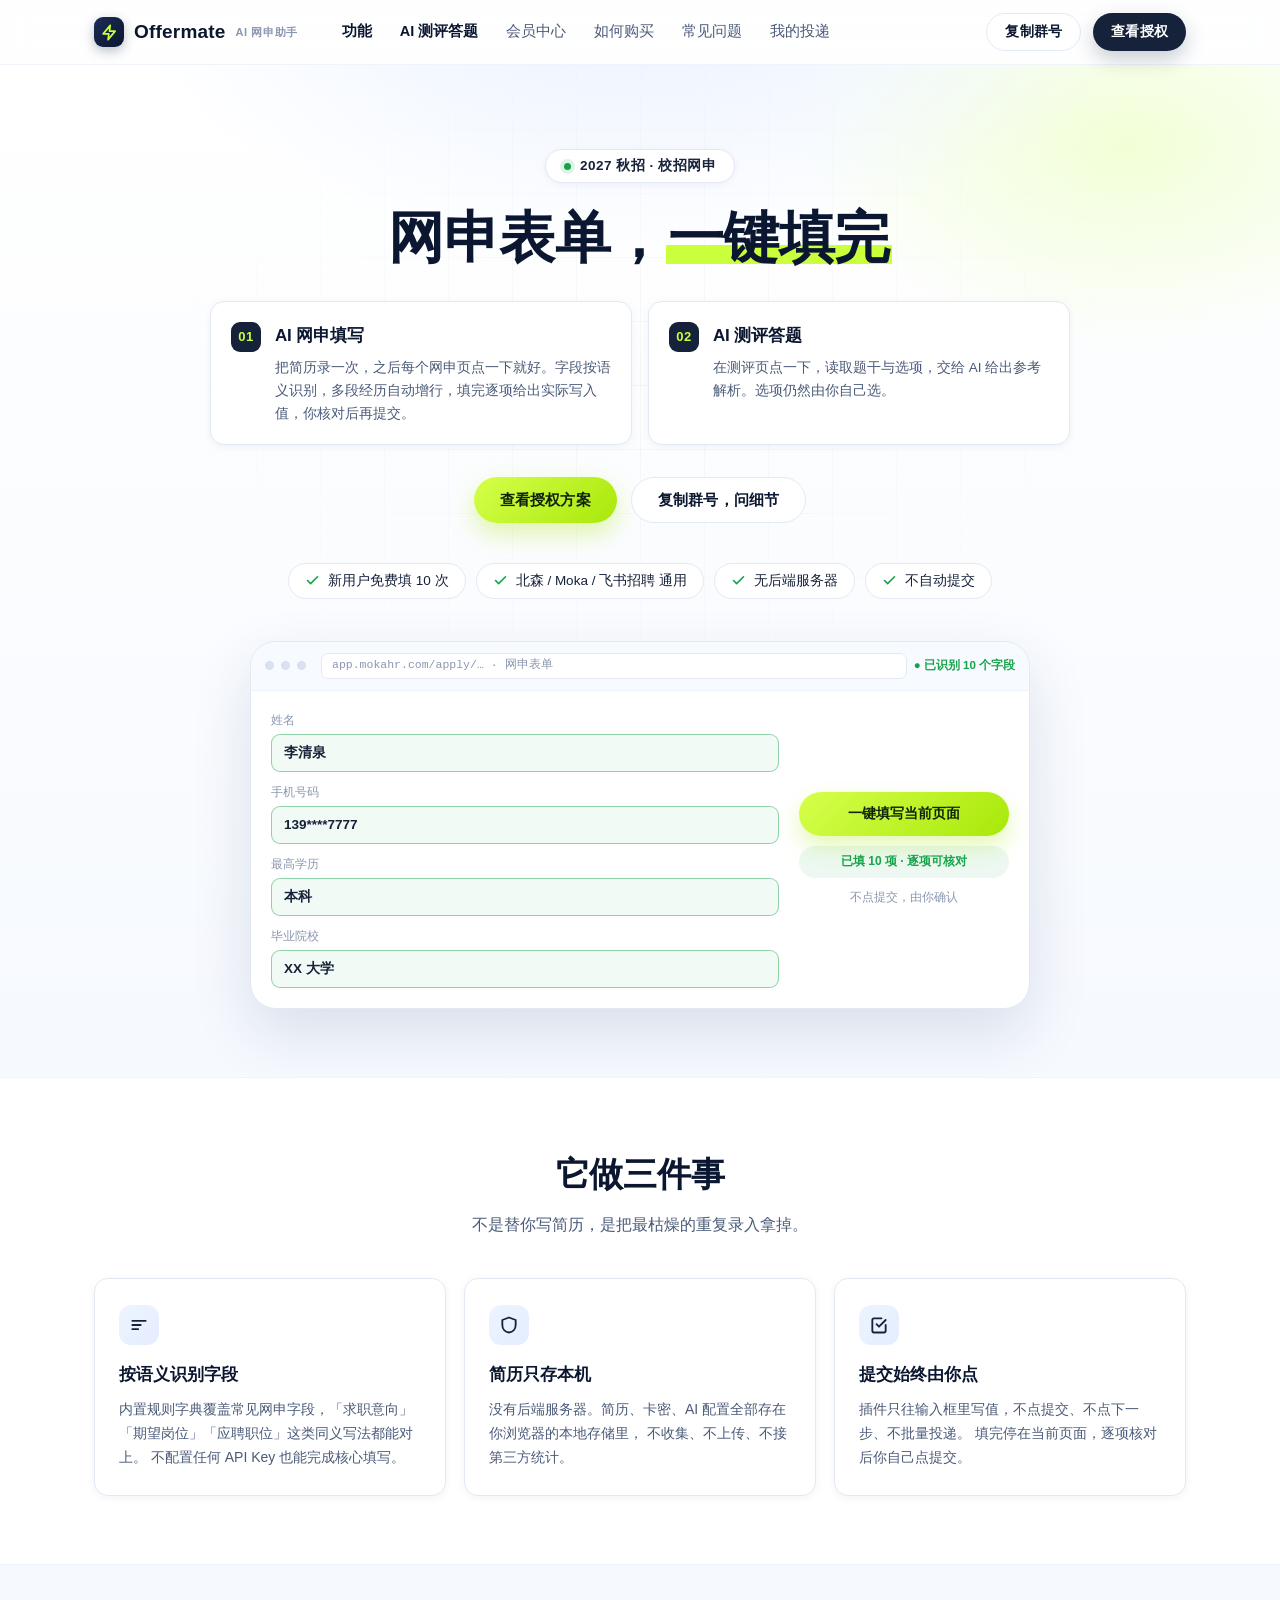
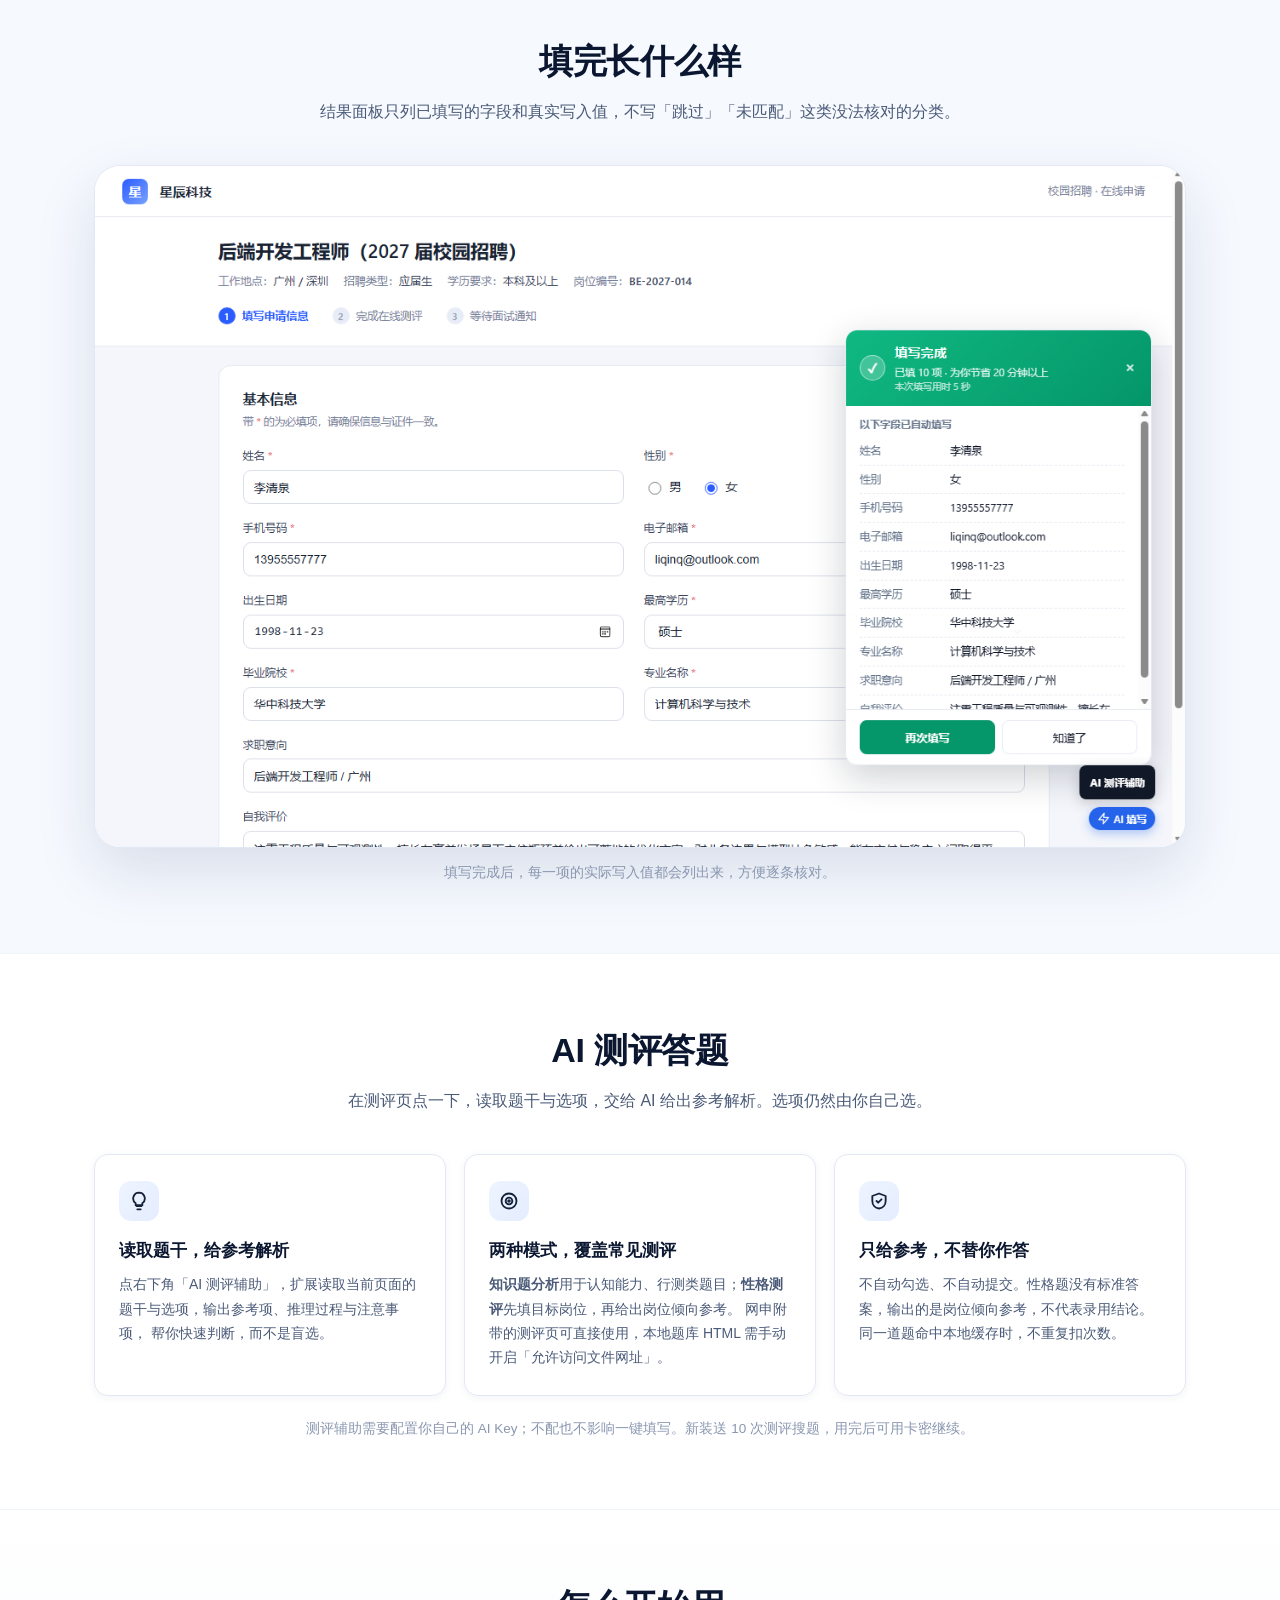
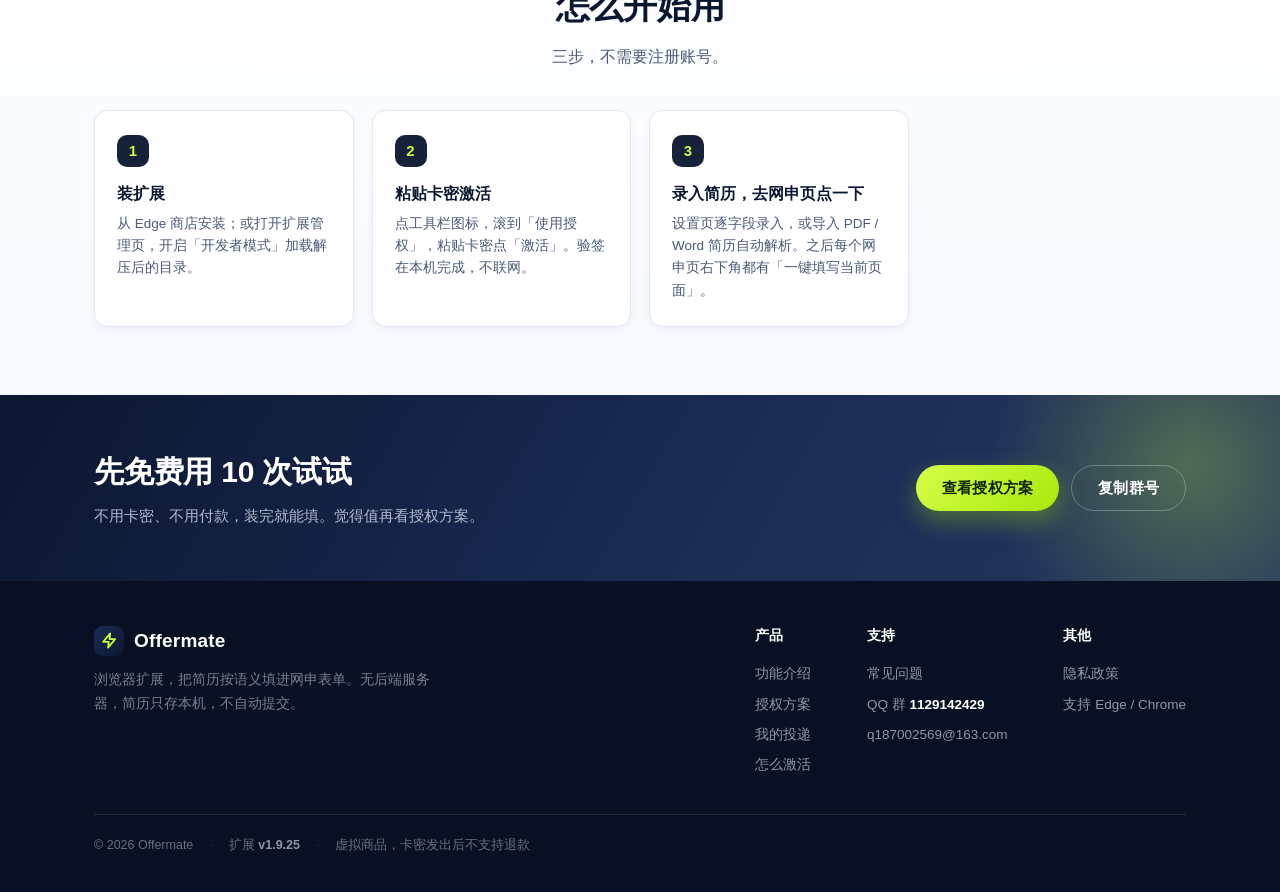
==== commit 0759bcb3: "v1.9.25 官网更新" ====
--- a/site/index.html
+++ b/site/index.html
@@ -141,6 +141,7 @@
       <a href="pricing.html">会员中心</a>
       <a href="pricing.html#howto">如何购买</a>
       <a href="pricing.html#faq">常见问题</a>
+      <a href="my.html">我的投递</a>
     </div>
     <div class="nav-cta">
       <button class="btn btn-ghost btn-sm" data-copy-qq>复制群号</button>
@@ -379,6 +380,7 @@
           <h4>产品</h4>
           <a href="index.html">功能介绍</a>
           <a href="pricing.html">授权方案</a>
+          <a href="my.html">我的投递</a>
           <a href="pricing.html#howto">怎么激活</a>
         </div>
         <div class="foot-col">
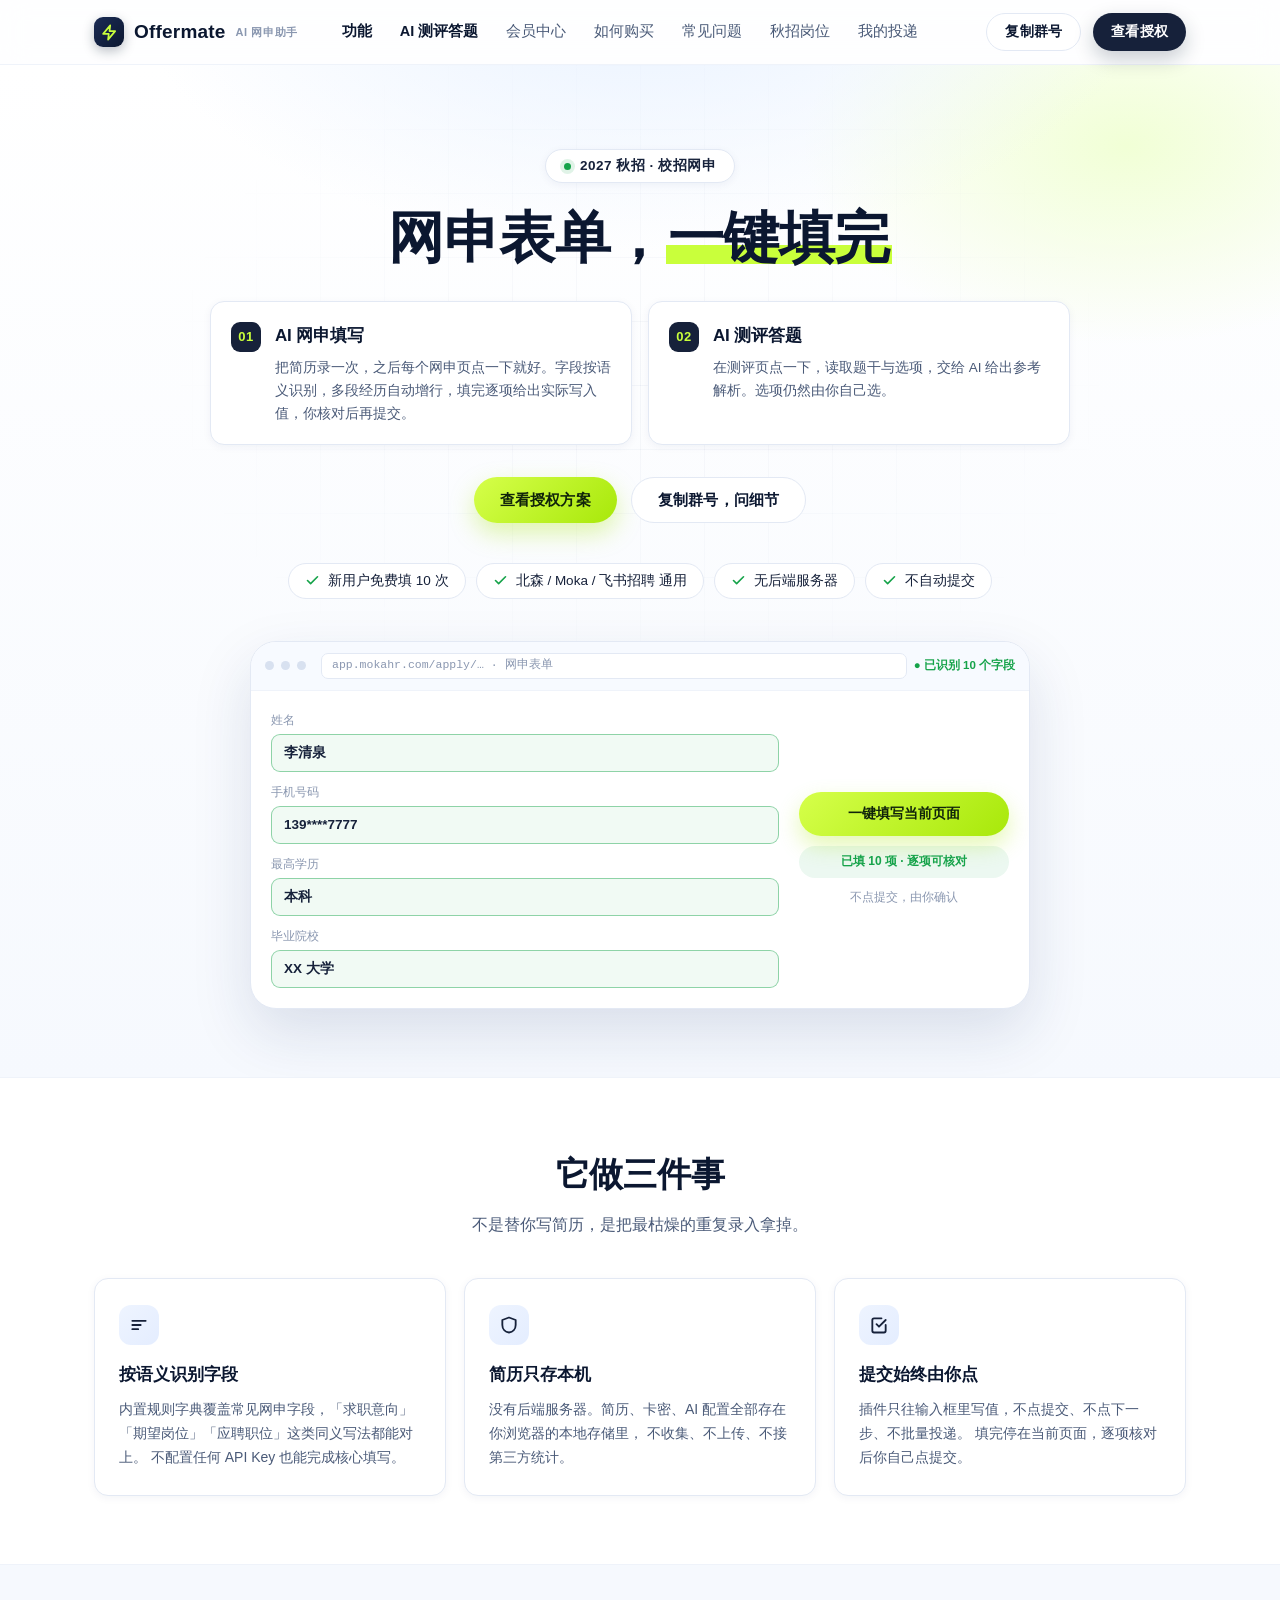
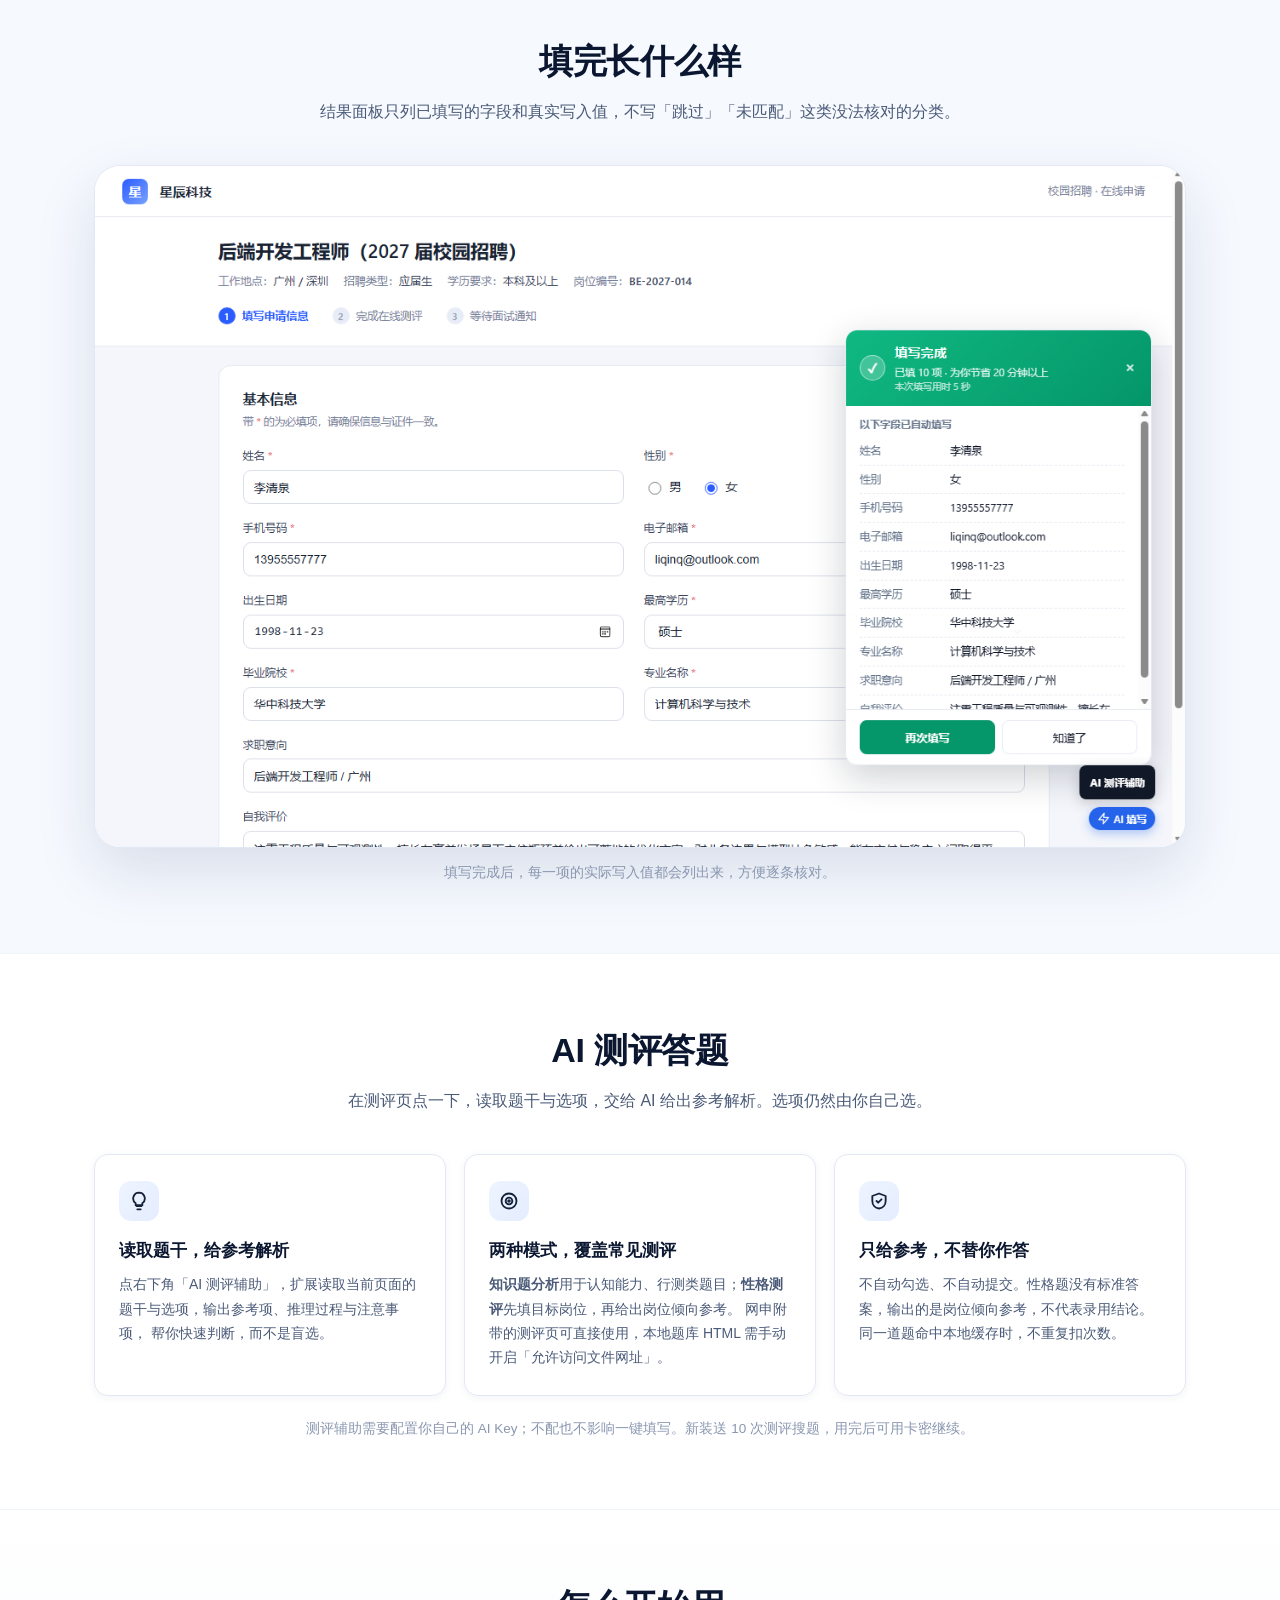
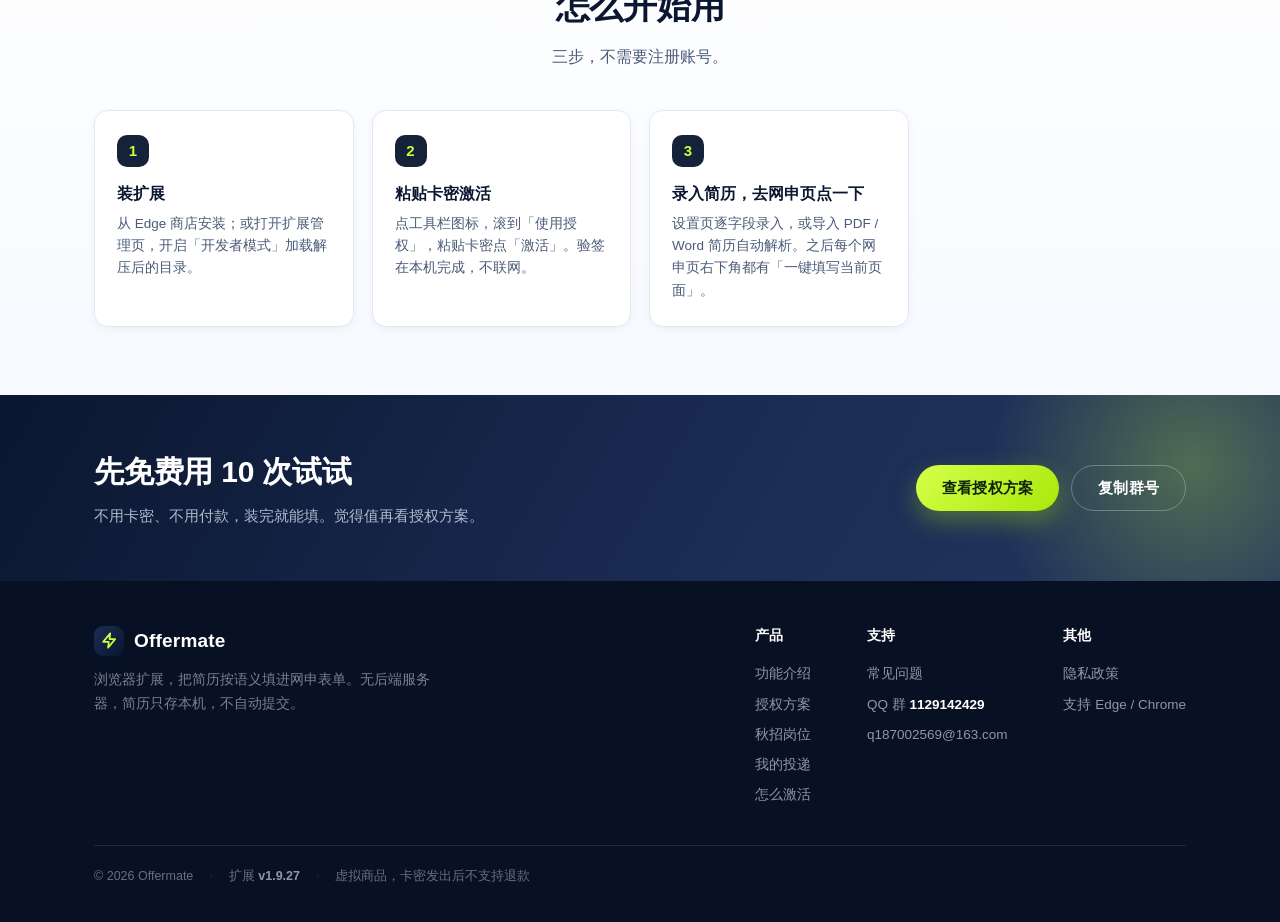
==== commit 9afd7adf: "deploy site: 13 个文件更新" ====
--- a/site/index.html
+++ b/site/index.html
@@ -141,6 +141,7 @@
       <a href="pricing.html">会员中心</a>
       <a href="pricing.html#howto">如何购买</a>
       <a href="pricing.html#faq">常见问题</a>
+      <a href="jobs.html">秋招岗位</a>
       <a href="my.html">我的投递</a>
     </div>
     <div class="nav-cta">
@@ -380,7 +381,8 @@
           <h4>产品</h4>
           <a href="index.html">功能介绍</a>
           <a href="pricing.html">授权方案</a>
-          <a href="my.html">我的投递</a>
+          <a href="jobs.html">秋招岗位</a>
+      <a href="my.html">我的投递</a>
           <a href="pricing.html#howto">怎么激活</a>
         </div>
         <div class="foot-col">
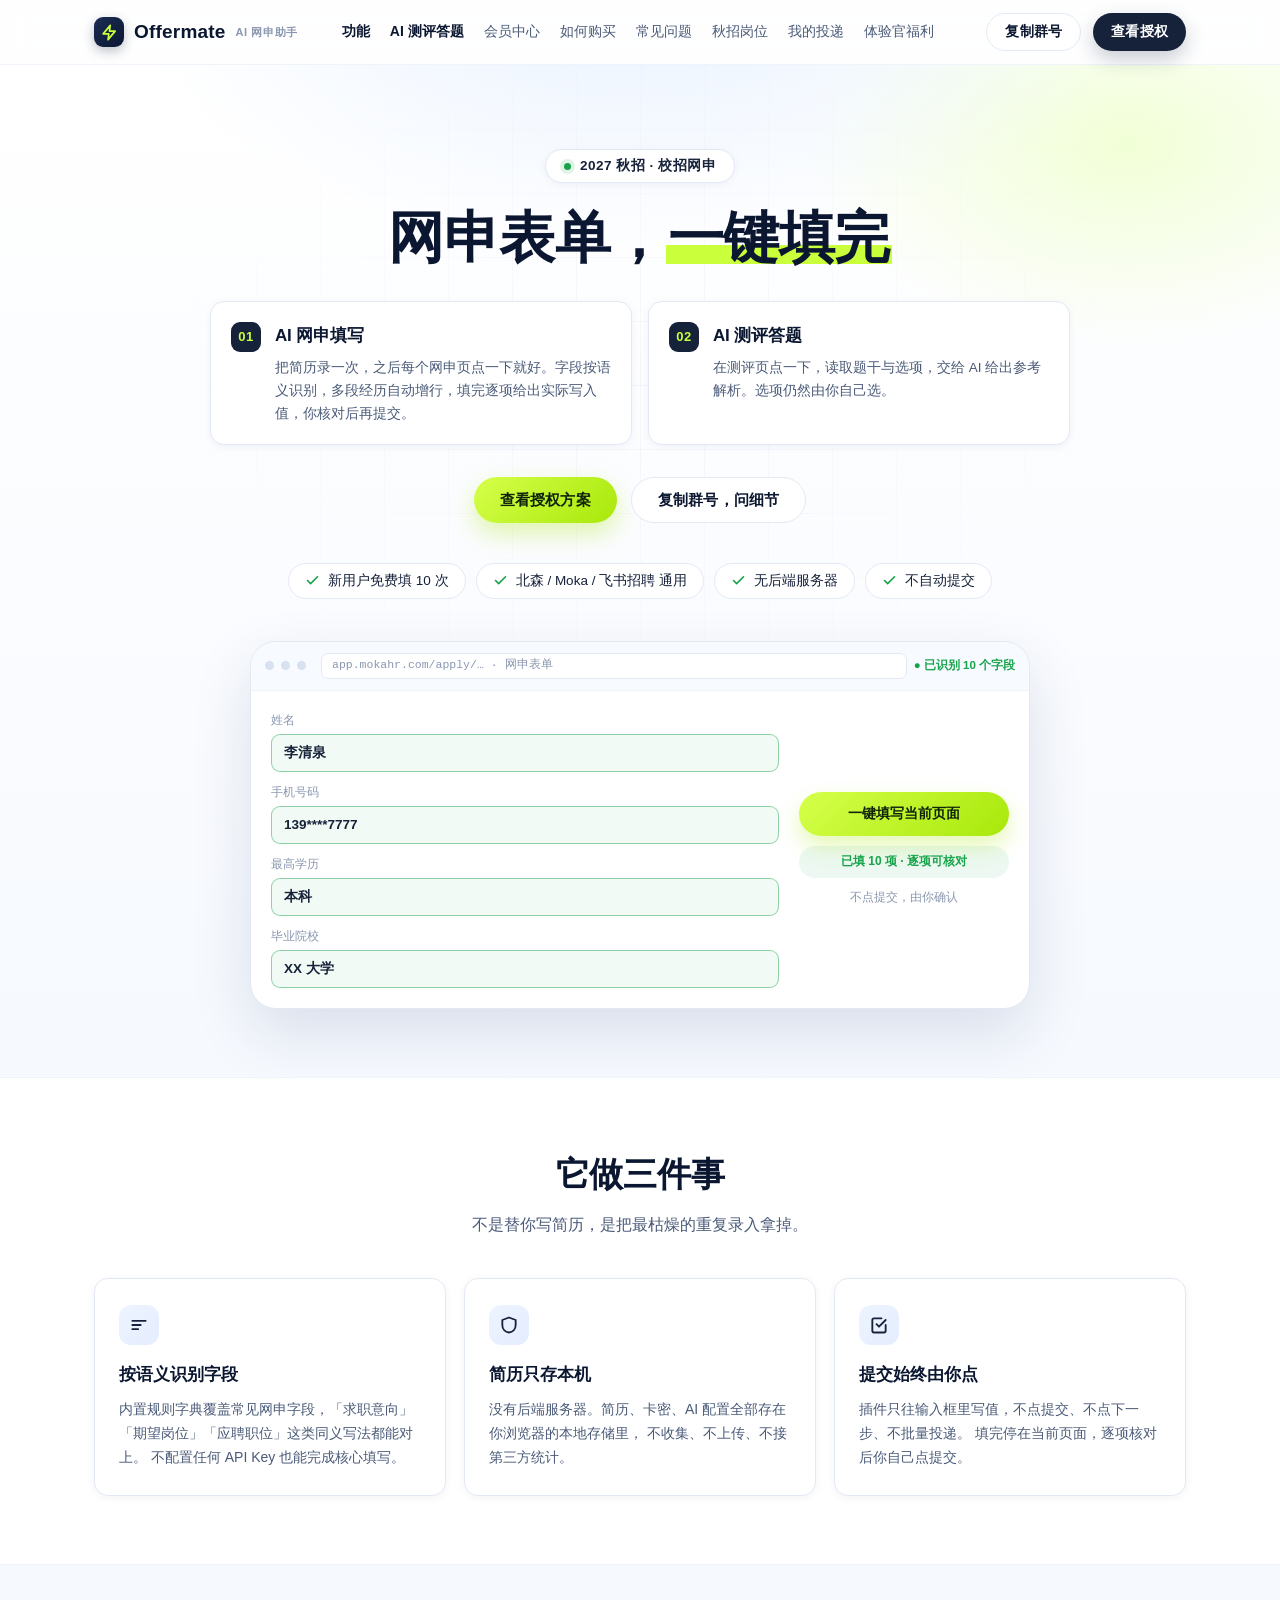
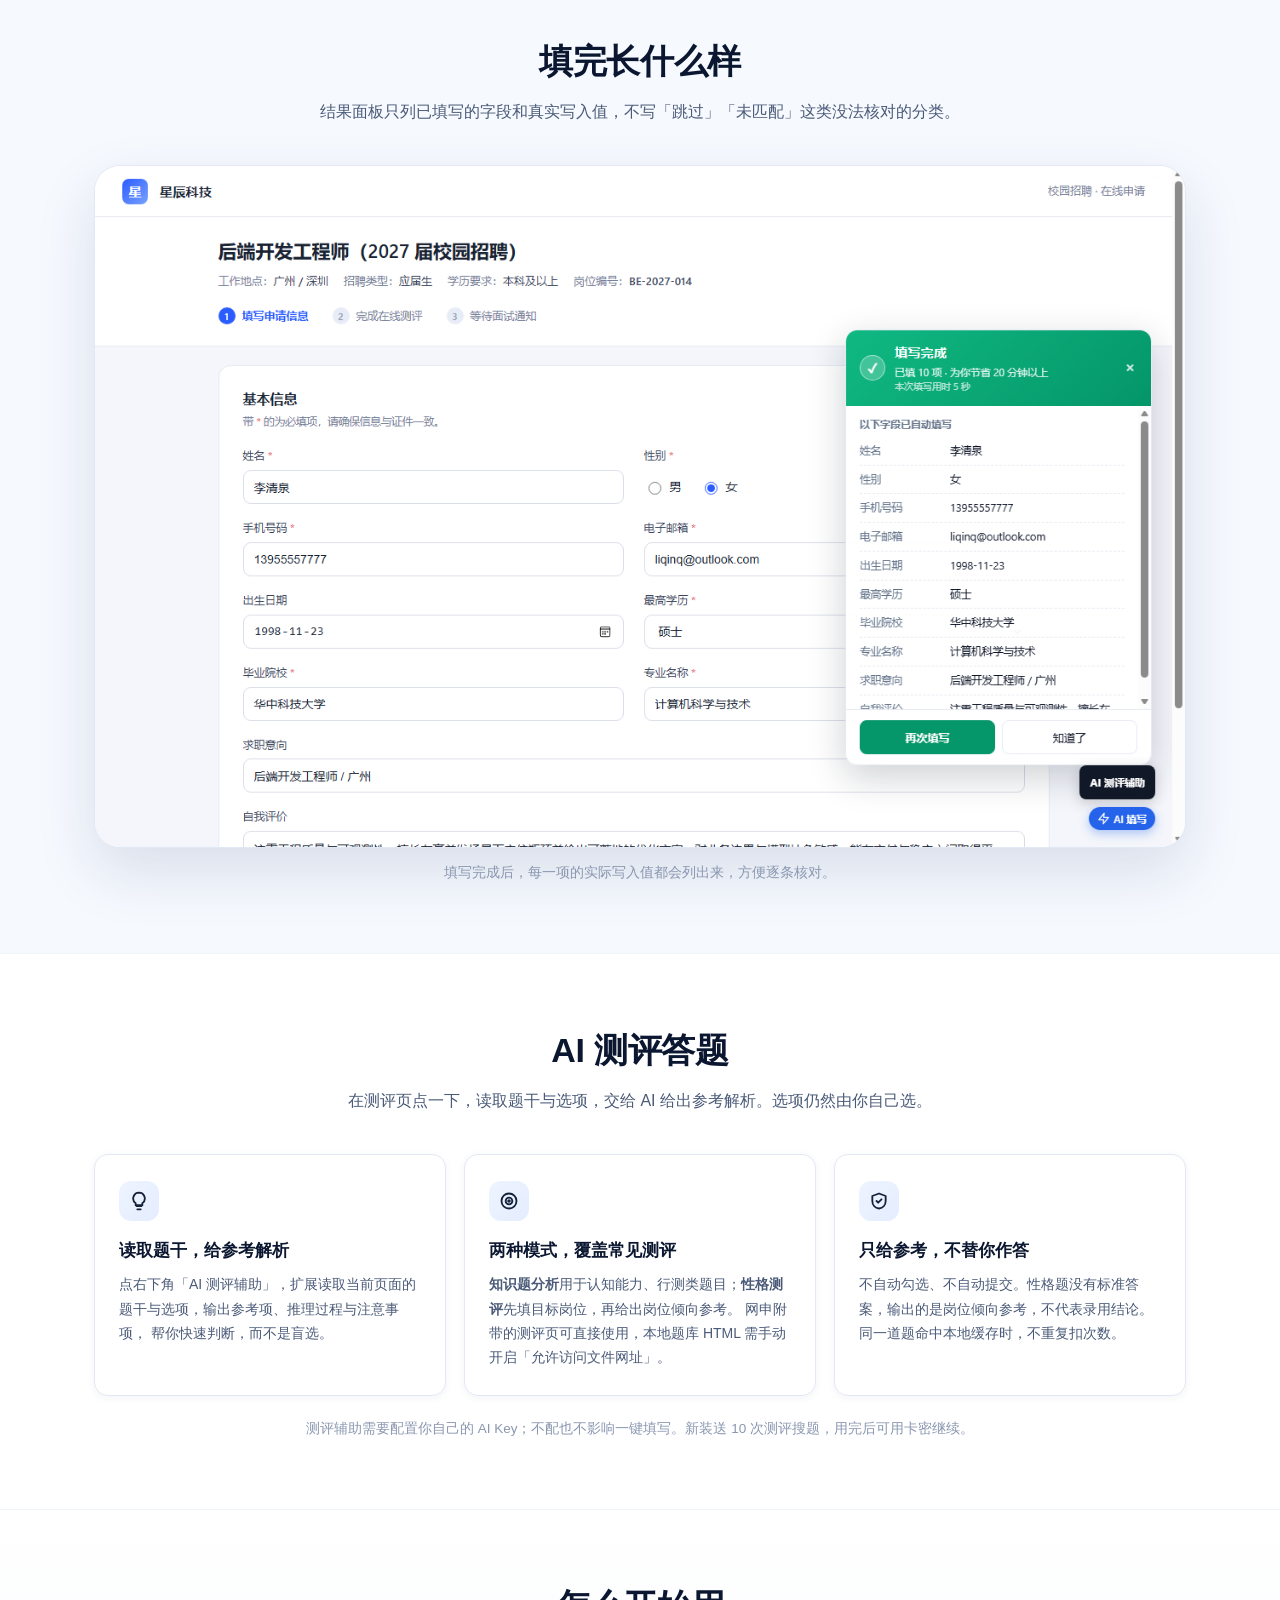
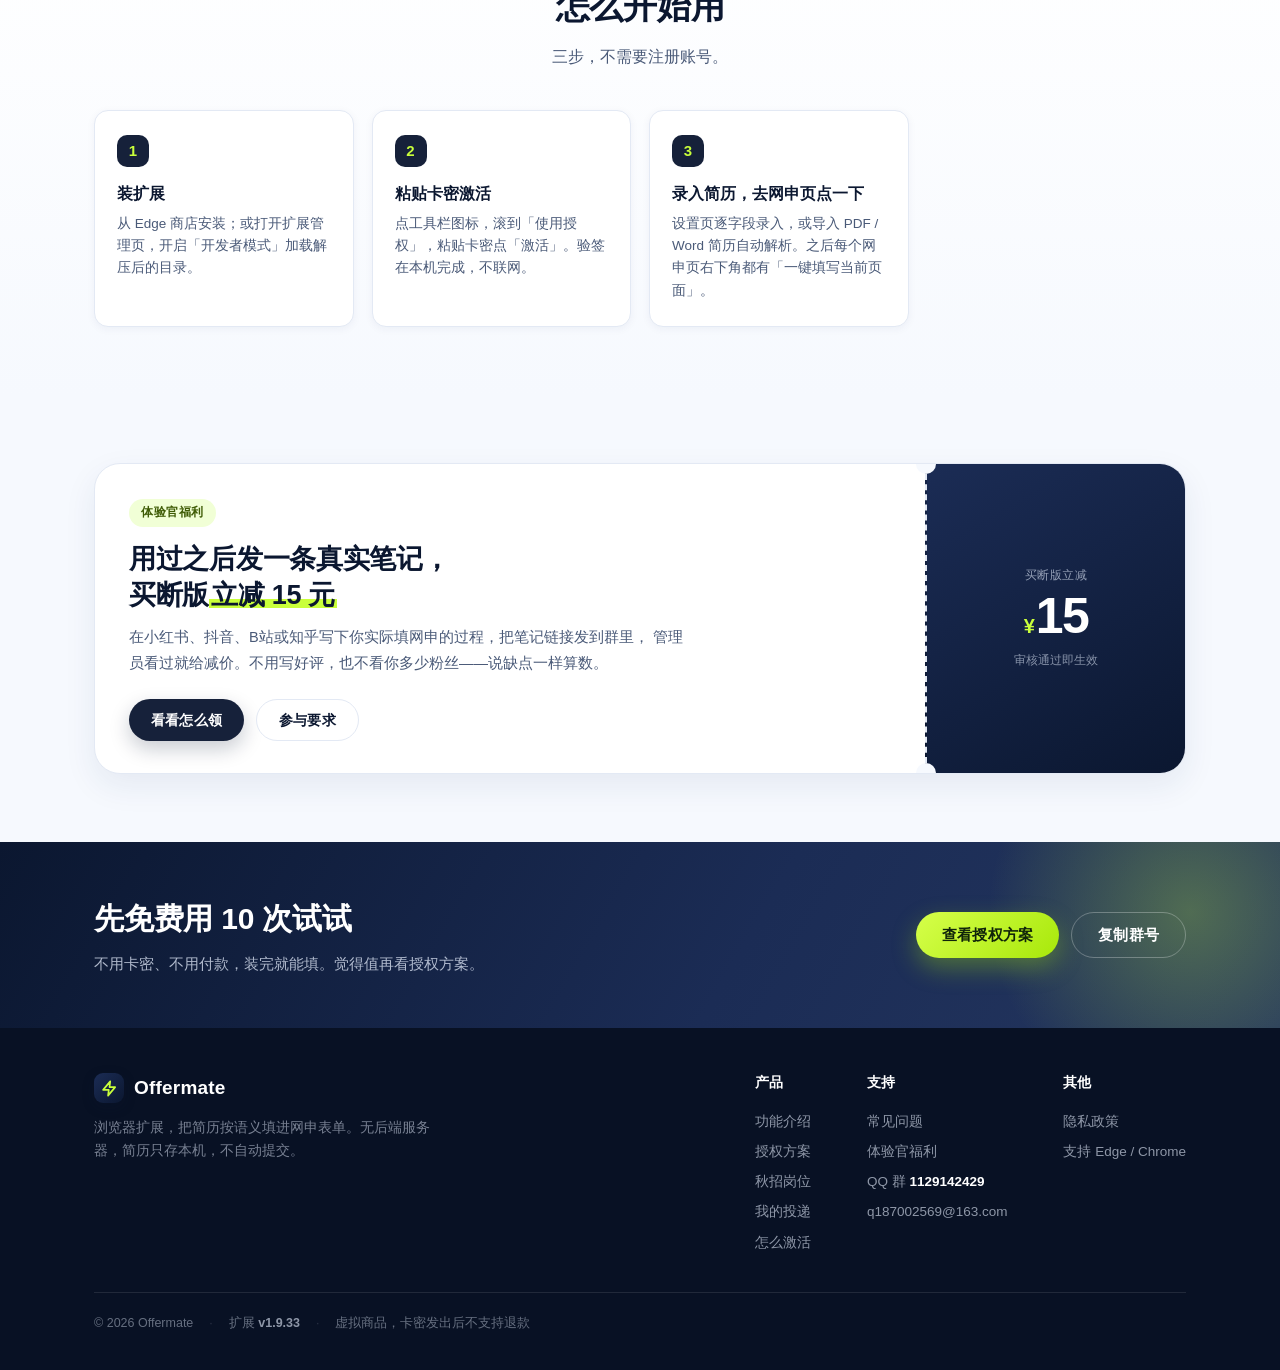
==== commit 06686d34: "deploy site: 8 个文件更新" ====
--- a/site/index.html
+++ b/site/index.html
@@ -122,6 +122,58 @@
     .hd-body { grid-template-columns: 1fr; gap: 14px; }
   }
 
+  /* 体验官福利入口：浅色区块 + 右侧一张撕口小票，避免和下面的深色 CTA 撞色 */
+  .promo {
+    display: grid; grid-template-columns: 1fr 260px; gap: 0;
+    background: #fff; border: 1px solid var(--line);
+    border-radius: var(--radius-lg); box-shadow: var(--shadow);
+    overflow: hidden;
+  }
+  .promo-l { padding: 34px 34px 32px; }
+  .promo-tag {
+    display: inline-block; padding: 4px 12px; border-radius: 999px;
+    background: #F1FFD6; color: #3F5C06;
+    font-size: 12px; font-weight: 700; letter-spacing: .6px;
+  }
+  .promo-l h2 {
+    margin-top: 14px; font-size: clamp(21px, 2.6vw, 27px);
+    font-weight: 800; letter-spacing: -.3px; line-height: 1.35;
+  }
+  .promo-l h2 em {
+    font-style: normal;
+    background: linear-gradient(180deg, transparent 62%, var(--lime) 62%, var(--lime) 92%, transparent 92%);
+    padding: 0 2px;
+  }
+  .promo-l p { margin-top: 12px; font-size: 14.5px; color: var(--body); line-height: 1.78; max-width: 560px; }
+  .promo-cta { margin-top: 22px; display: flex; gap: 12px; flex-wrap: wrap; }
+  .promo-cta .btn { height: 42px; padding: 0 22px; font-size: 14px; }
+
+  .promo-r {
+    background: linear-gradient(150deg, #1B2C55, #0B1730);
+    color: #fff; display: flex; flex-direction: column;
+    align-items: center; justify-content: center;
+    border-left: 2px dashed var(--line); position: relative;
+  }
+  .promo-r::before, .promo-r::after {
+    content: ""; position: absolute; left: -11px; width: 20px; height: 20px;
+    border-radius: 50%; background: var(--bg);
+  }
+  .promo-r::before { top: -10px; }
+  .promo-r::after { bottom: -10px; }
+  .promo-r .k { font-size: 12px; color: rgba(232,240,255,.6); letter-spacing: .5px; }
+  .promo-r .v { margin-top: 6px; display: flex; align-items: baseline; gap: 1px; }
+  .promo-r .v i { font-style: normal; font-size: 20px; font-weight: 700; color: var(--lime); }
+  .promo-r .v b { font-size: 50px; font-weight: 800; letter-spacing: -1.5px; line-height: 1; }
+  .promo-r .u { margin-top: 8px; font-size: 12px; color: rgba(232,240,255,.55); }
+
+  @media (max-width: 820px) {
+    .promo { grid-template-columns: 1fr; }
+    .promo-r { border-left: 0; border-top: 2px dashed var(--line); padding: 22px 0; }
+    .promo-r::before { top: -11px; left: -10px; }
+    .promo-r::after { top: -11px; bottom: auto; left: auto; right: -10px; }
+    .promo-l { padding: 26px 22px 24px; }
+  }
+
   @media (max-width: 1000px) { .feat-grid { grid-template-columns: 1fr; } }
 </style>
 </head>
@@ -139,10 +191,11 @@
       <a href="index.html" class="on">功能</a>
       <a href="#quiz">AI 测评答题</a>
       <a href="pricing.html">会员中心</a>
-      <a href="pricing.html#howto">如何购买</a>
-      <a href="pricing.html#faq">常见问题</a>
+      <a href="pricing.html#howto" class="nav-2nd">如何购买</a>
+      <a href="pricing.html#faq" class="nav-2nd">常见问题</a>
       <a href="jobs.html">秋招岗位</a>
       <a href="my.html">我的投递</a>
+      <a href="share.html">体验官福利</a>
     </div>
     <div class="nav-cta">
       <button class="btn btn-ghost btn-sm" data-copy-qq>复制群号</button>
@@ -351,6 +404,30 @@
   </div>
 </section>
 
+<section class="sec">
+  <div class="wrap">
+    <div class="promo" data-share-block>
+      <div class="promo-l">
+        <span class="promo-tag">体验官福利</span>
+        <h2>用过之后发一条真实笔记，<br>买断版<em>立减 <span data-share-off></span> 元</em></h2>
+        <p>
+          在小红书、抖音、B站或知乎写下你实际填网申的过程，把笔记链接发到群里，
+          管理员看过就给减价。不用写好评，也不看你多少粉丝——说缺点一样算数。
+        </p>
+        <div class="promo-cta">
+          <a class="btn btn-dark" href="share.html">看看怎么领</a>
+          <a class="btn btn-ghost" href="share.html#howto">参与要求</a>
+        </div>
+      </div>
+      <div class="promo-r">
+        <span class="k">买断版立减</span>
+        <span class="v"><i>¥</i><b data-share-off></b></span>
+        <span class="u">审核通过即生效</span>
+      </div>
+    </div>
+  </div>
+</section>
+
 <section class="cta-band">
   <div class="wrap">
     <div>
@@ -388,6 +465,7 @@
         <div class="foot-col">
           <h4>支持</h4>
           <a href="pricing.html#faq">常见问题</a>
+          <a href="share.html">体验官福利</a>
           <span>QQ 群 <b data-qq style="color:#fff"></b></span>
           <a data-email href="mailto:">邮箱</a>
         </div>
@@ -412,5 +490,6 @@
 
 <script src="assets/config.js"></script>
 <script src="assets/site.js"></script>
+<script src="assets/share.js"></script>
 </body>
 </html>
--- a/site/assets/style.css
+++ b/site/assets/style.css
@@ -66,8 +66,9 @@
 .logo-mark svg { width: 17px; height: 17px; }
 .logo small { font-size: 11px; font-weight: 600; color: var(--muted); letter-spacing: .6px; }
 
-.nav-links { display: flex; gap: 28px; margin-left: 8px; }
-.nav-links a { font-size: 14.5px; color: var(--body); font-weight: 500; transition: color .18s; }
+.nav-links { display: flex; gap: 20px; margin-left: 8px; }
+/* nowrap：链接多了以后宁可挤，也不能让「功\n能」这种两行断字出现 */
+.nav-links a { font-size: 14px; color: var(--body); font-weight: 500; transition: color .18s; white-space: nowrap; }
 .nav-links a:hover { color: var(--ink); }
 .nav-links a.on { color: var(--ink); font-weight: 700; }
 
@@ -251,6 +252,37 @@
   margin-top: 26px; text-align: center; font-size: 13.5px; color: var(--muted);
 }
 .plan-note b { color: var(--ink-2); }
+
+/* ---------- 体验官福利条（pricing.html 价格表下方 / 其它页可复用） ---------- */
+.welfare-bar {
+  margin-top: 18px; display: flex; align-items: center; gap: 14px;
+  padding: 16px 22px; border-radius: var(--radius);
+  background: linear-gradient(90deg, #F3FFDA, #F8FFF0 62%, #FFFFFF);
+  border: 1px solid #DFF0B8;
+  transition: border-color .18s, box-shadow .18s, transform .18s;
+}
+.welfare-bar:hover {
+  border-color: #C9E88A; transform: translateY(-1px);
+  box-shadow: 0 10px 26px rgba(120, 170, 20, .12);
+}
+.welfare-bar .wb-tag {
+  flex: none; padding: 4px 11px; border-radius: 999px;
+  background: var(--ink-2); color: var(--lime);
+  font-size: 11.5px; font-weight: 800; letter-spacing: .5px;
+}
+.welfare-bar .wb-t { font-size: 14.5px; font-weight: 700; color: var(--ink-2); }
+.welfare-bar .wb-t b { color: #3F5C06; }
+.welfare-bar .wb-d { font-size: 13px; color: var(--body); }
+.welfare-bar .wb-go {
+  margin-left: auto; flex: none;
+  font-size: 13px; font-weight: 700; color: var(--ink-2); white-space: nowrap;
+}
+.welfare-bar .wb-go::after { content: " →"; }
+
+@media (max-width: 720px) {
+  .welfare-bar { flex-wrap: wrap; gap: 10px; }
+  .welfare-bar .wb-go { margin-left: 0; }
+}
 
 /* ---------- 免费额度条 ---------- */
 .free-band {
@@ -409,6 +441,9 @@
   /* 4 档并排至少要 1054px 内容宽；不够就退成 2×2，
      不要让它变成 3+1（第 4 张孤零零挂在第二行）。 */
   .plan-grid { grid-template-columns: repeat(2, 1fr); }
+  /* 导航加到 8 项后，1140 以内放不下：先收掉两个二级锚点
+     （「如何购买」「常见问题」都是会员中心的子章节，点进会员中心还能看到）。 */
+  .nav-links .nav-2nd { display: none; }
 }
 @media (max-width: 1000px) {
   .steps { grid-template-columns: repeat(2, 1fr); }
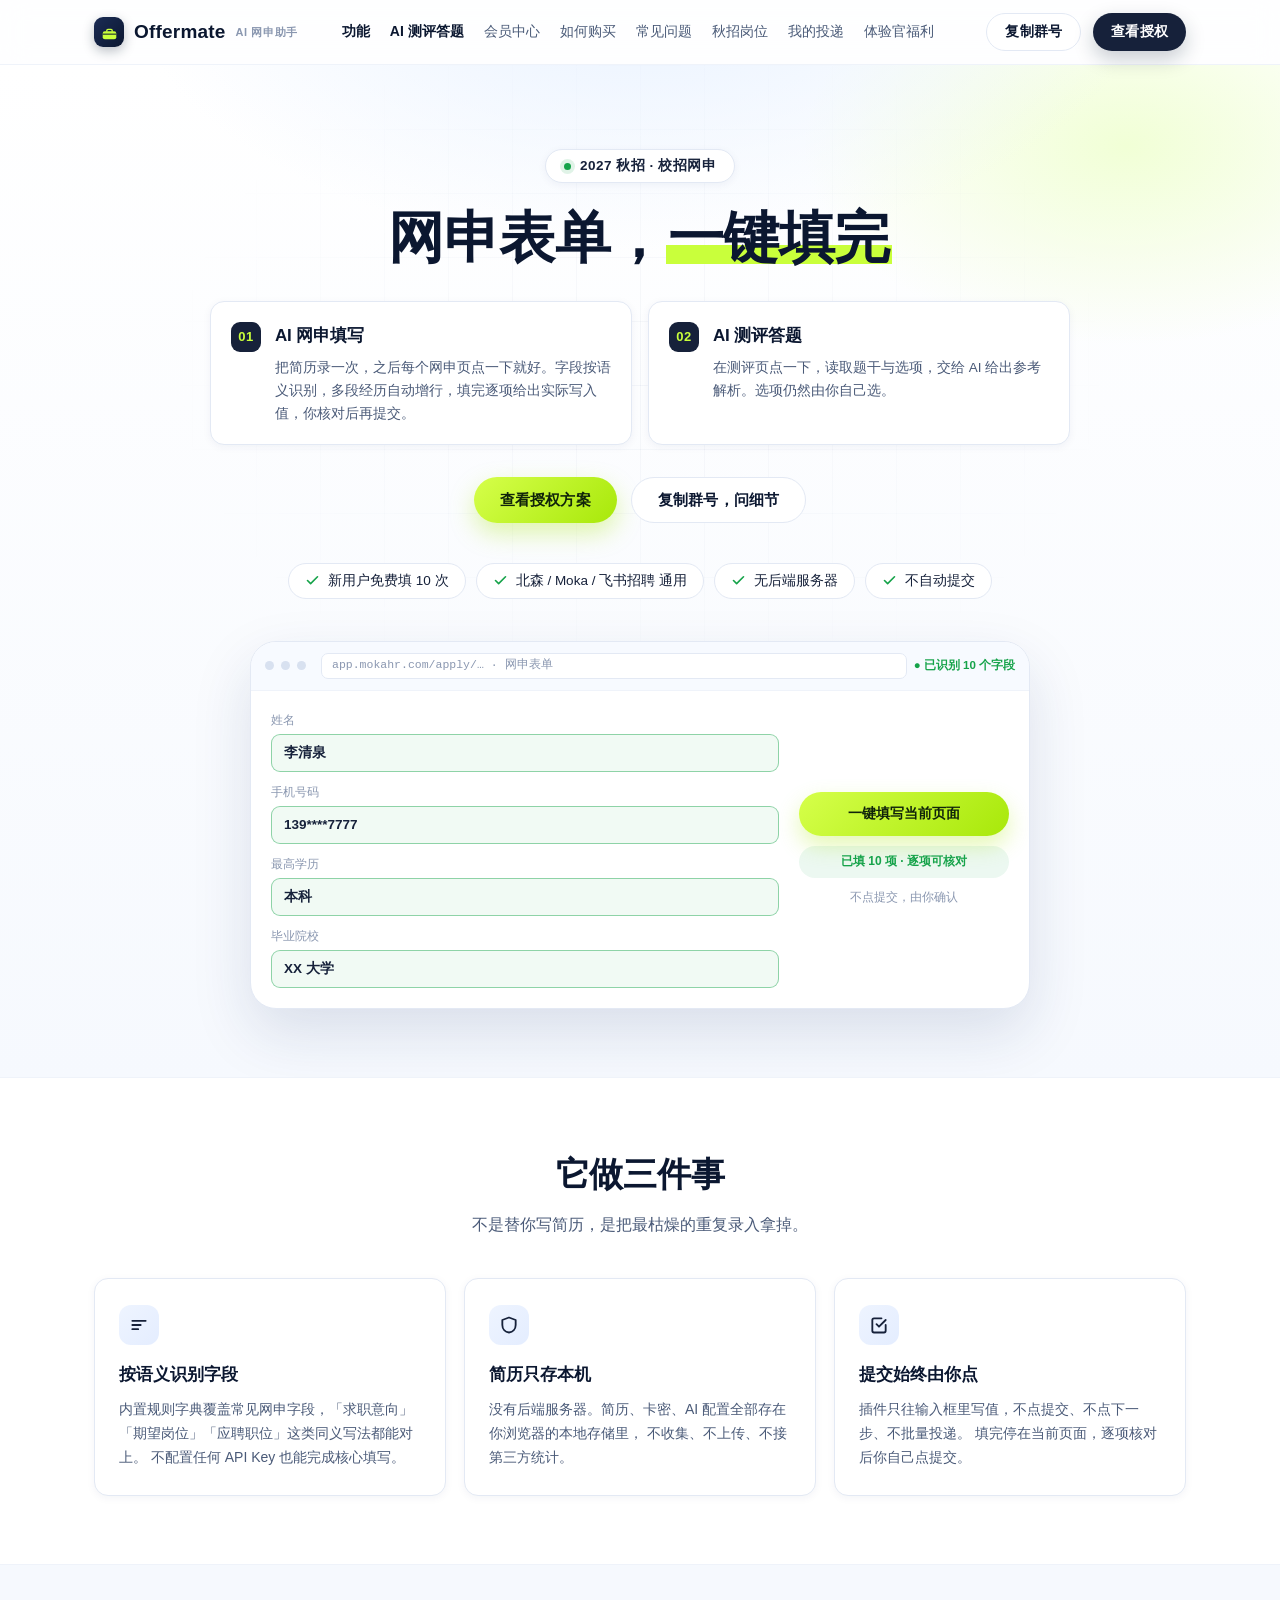
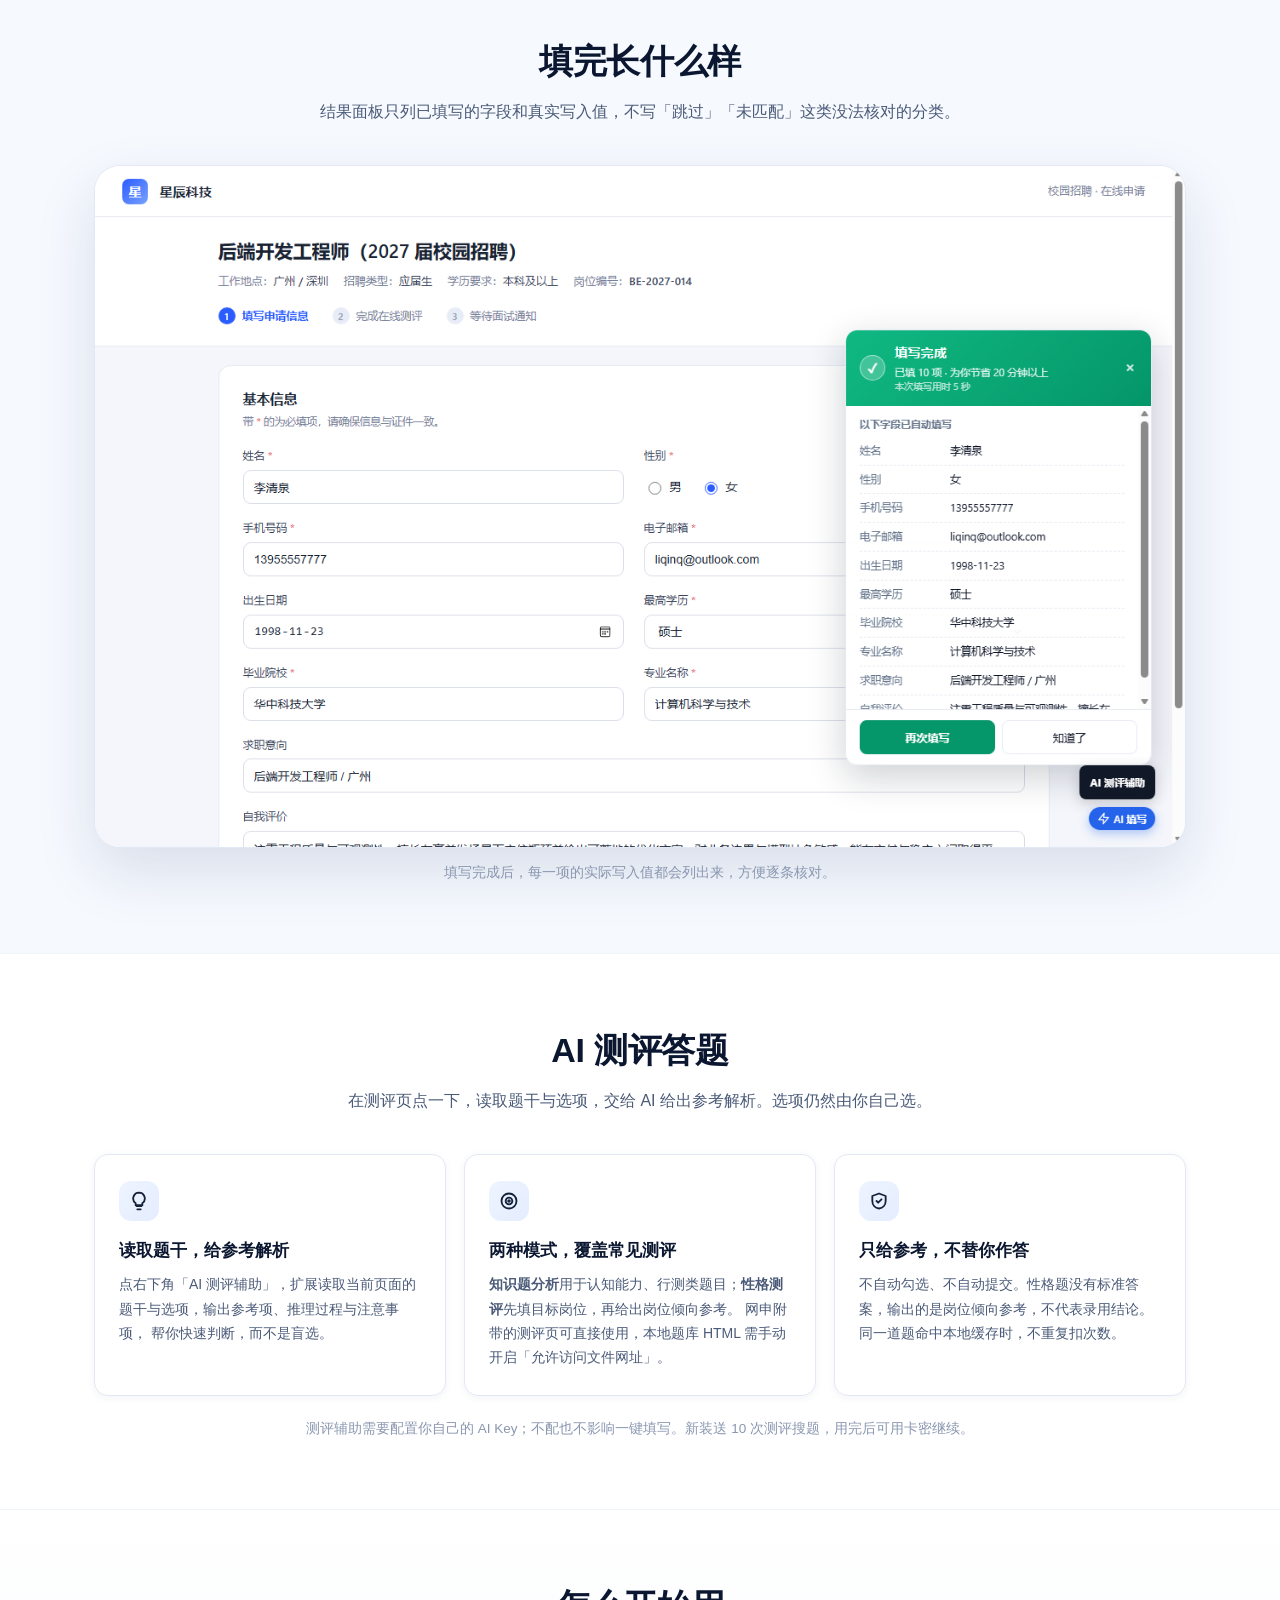
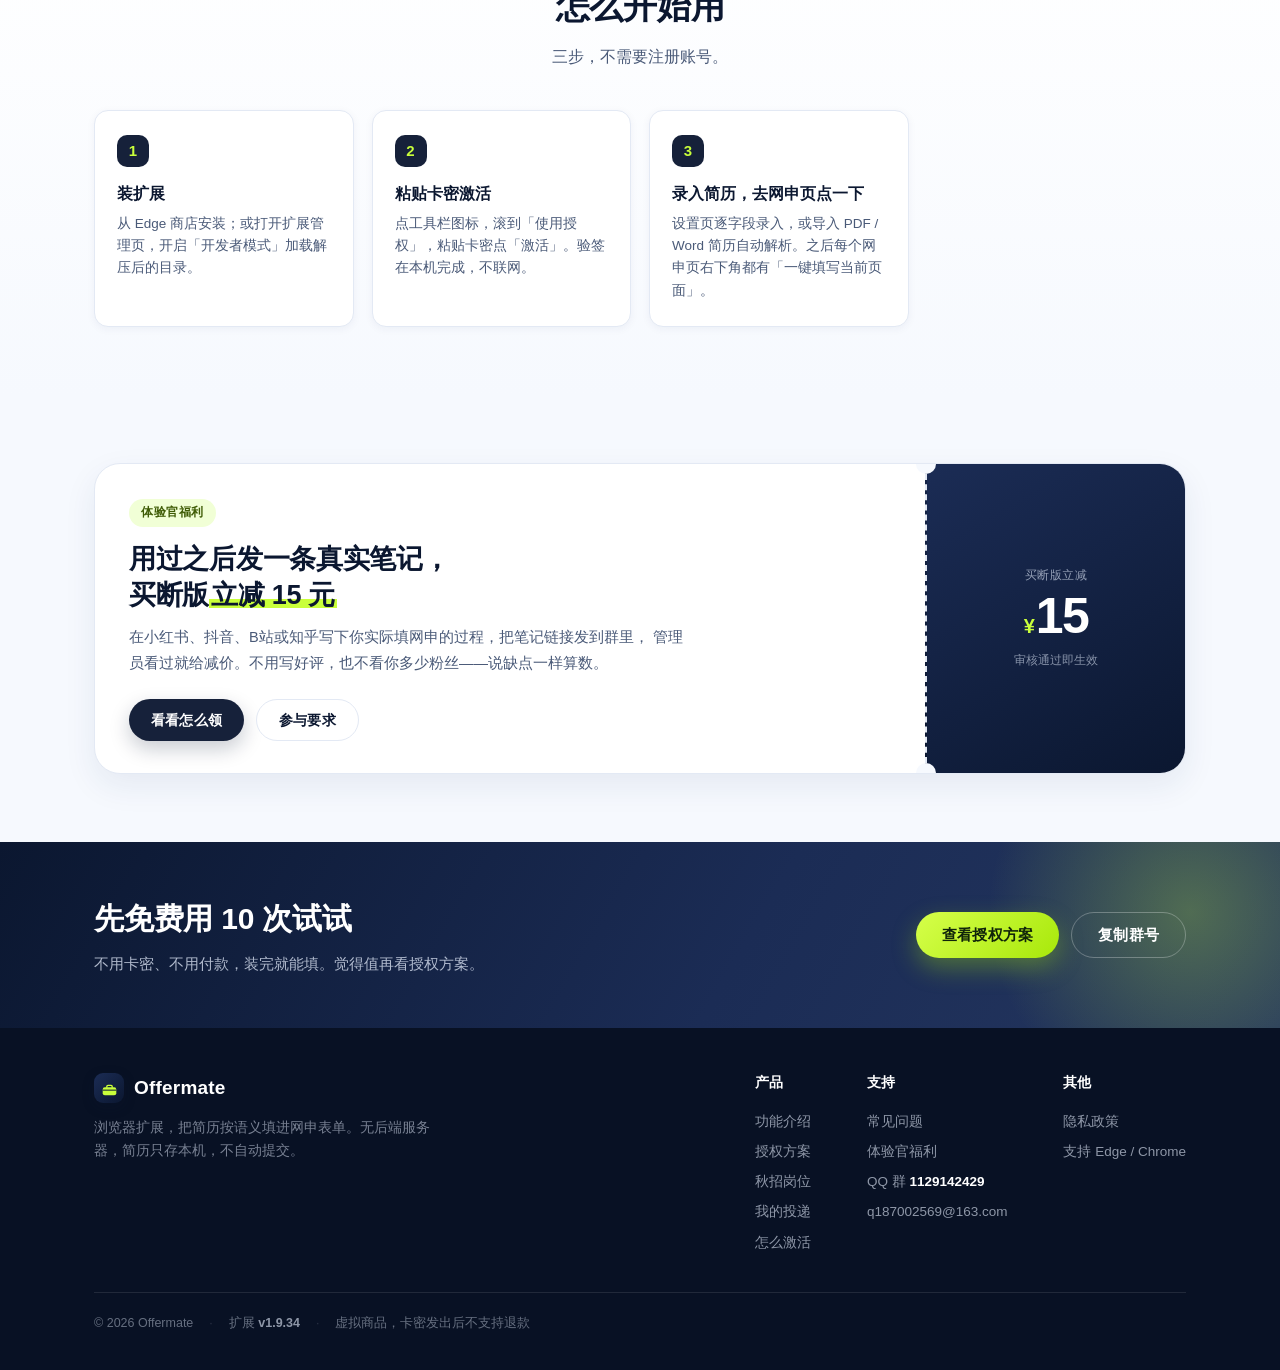
==== commit 964b32d7: "deploy site: 7 个文件更新" ====
--- a/site/index.html
+++ b/site/index.html
@@ -183,7 +183,7 @@
   <div class="nav-in">
     <a class="logo" href="index.html">
       <span class="logo-mark">
-        <svg viewBox="0 0 24 24" fill="none" stroke="#C9FF3B" stroke-width="2.4" stroke-linecap="round" stroke-linejoin="round"><path d="M13 2 3 14h8l-1 8 10-12h-8l1-8z"/></svg>
+        <svg viewBox="0 0 24 24"><path d="M8.2 10.4V9.2a1.6 1.6 0 0 1 1.6-1.6h4.4a1.6 1.6 0 0 1 1.6 1.6v1.2" stroke="#C9FF3B" stroke-width="1.9" fill="none" stroke-linecap="round"/><rect x="2.4" y="10.4" width="19.2" height="11.2" rx="3" fill="#C9FF3B"/><rect x="2.4" y="13.6" width="19.2" height="1.4" fill="#0B1730"/></svg>
       </span>
       Offermate <small>AI 网申助手</small>
     </a>
@@ -447,7 +447,7 @@
       <div class="foot-brand">
         <div class="logo">
           <span class="logo-mark">
-            <svg viewBox="0 0 24 24" fill="none" stroke="#C9FF3B" stroke-width="2.4" stroke-linecap="round" stroke-linejoin="round"><path d="M13 2 3 14h8l-1 8 10-12h-8l1-8z"/></svg>
+            <svg viewBox="0 0 24 24"><path d="M8.2 10.4V9.2a1.6 1.6 0 0 1 1.6-1.6h4.4a1.6 1.6 0 0 1 1.6 1.6v1.2" stroke="#C9FF3B" stroke-width="1.9" fill="none" stroke-linecap="round"/><rect x="2.4" y="10.4" width="19.2" height="11.2" rx="3" fill="#C9FF3B"/><rect x="2.4" y="13.6" width="19.2" height="1.4" fill="#0B1730"/></svg>
           </span>
           Offermate
         </div>
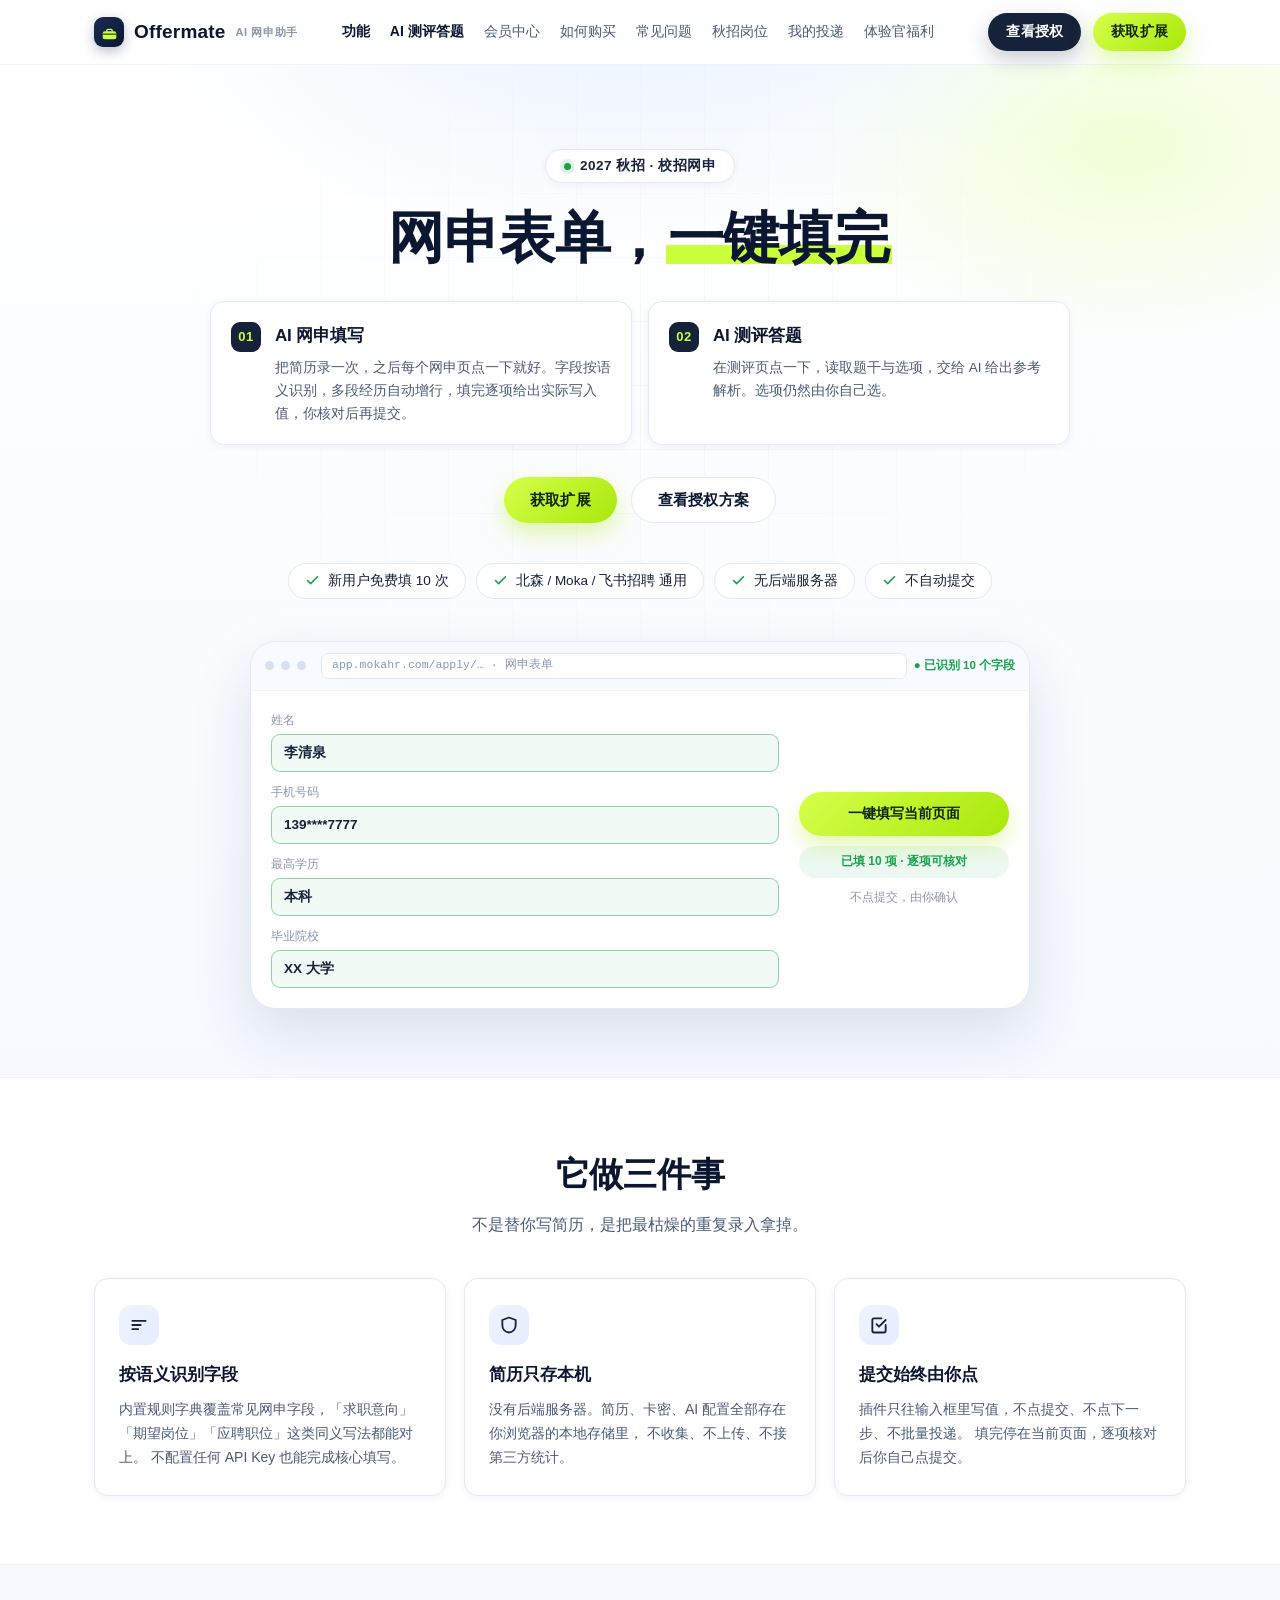
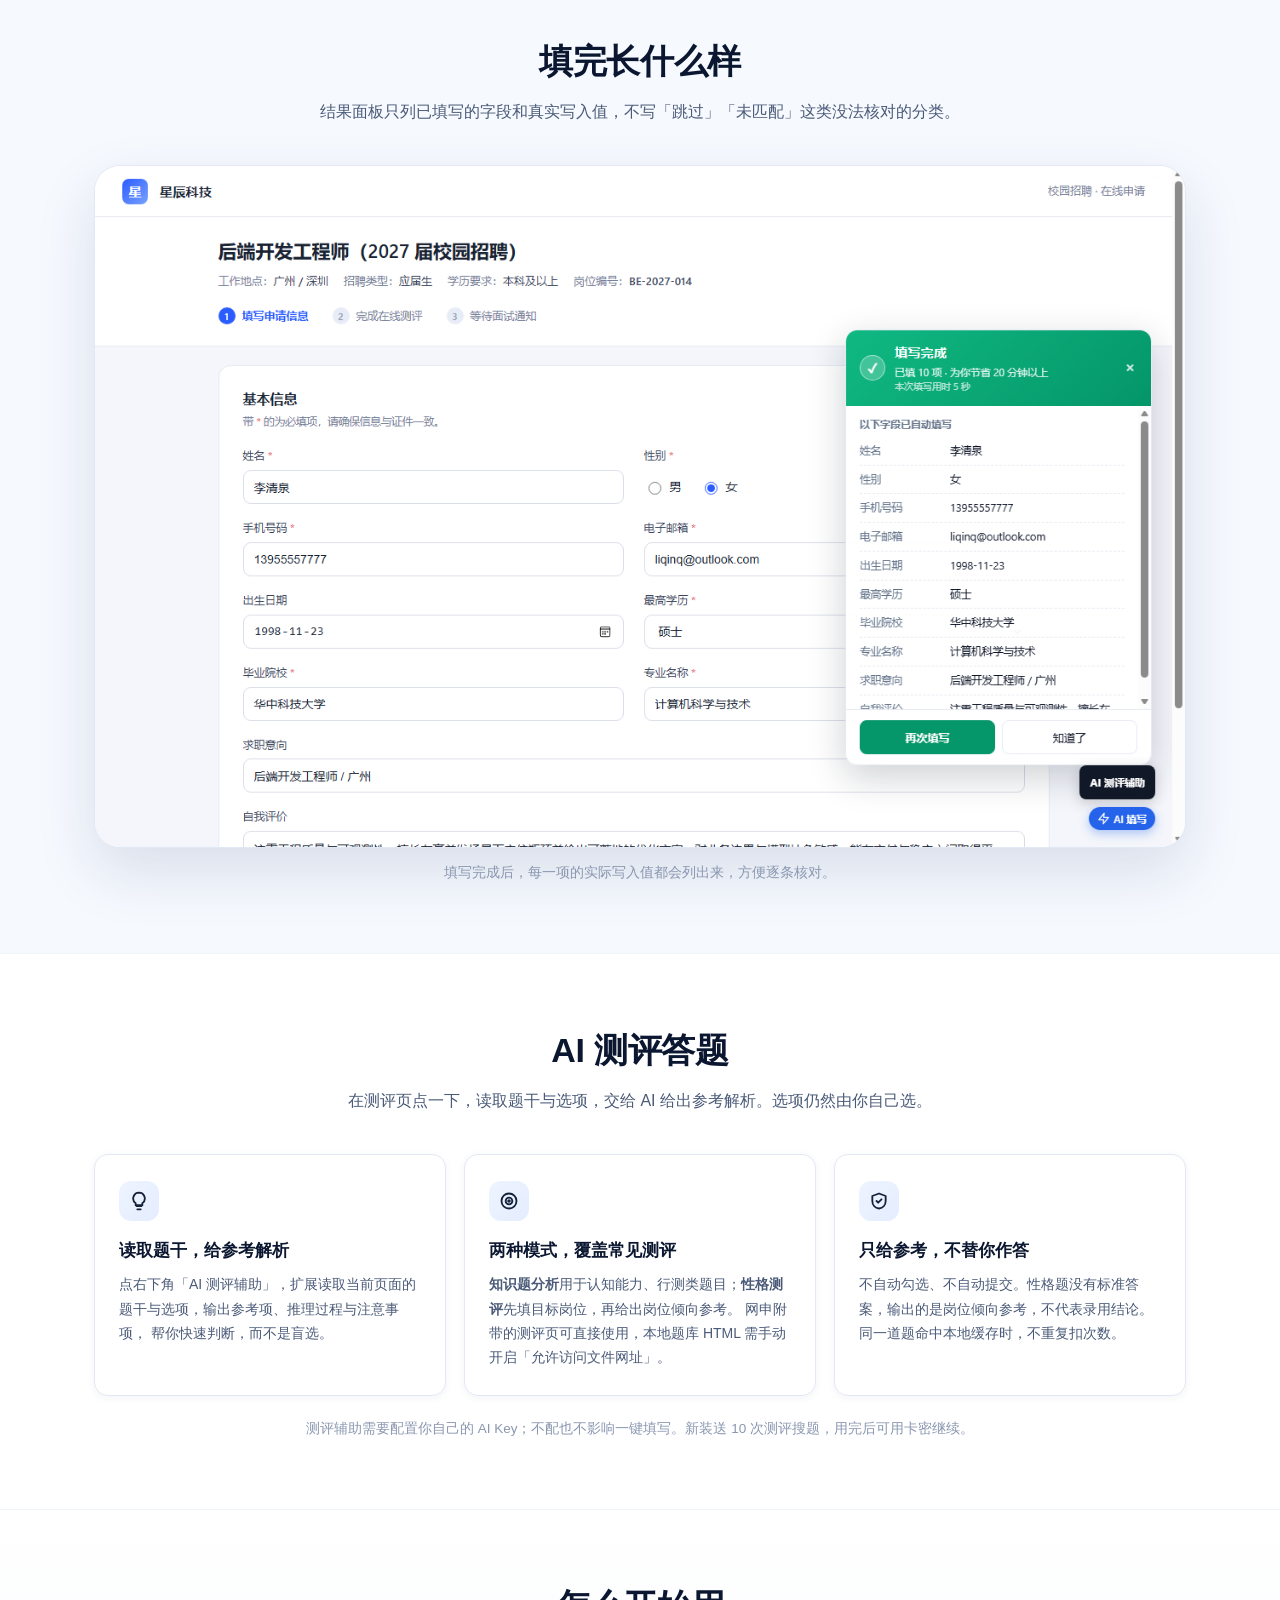
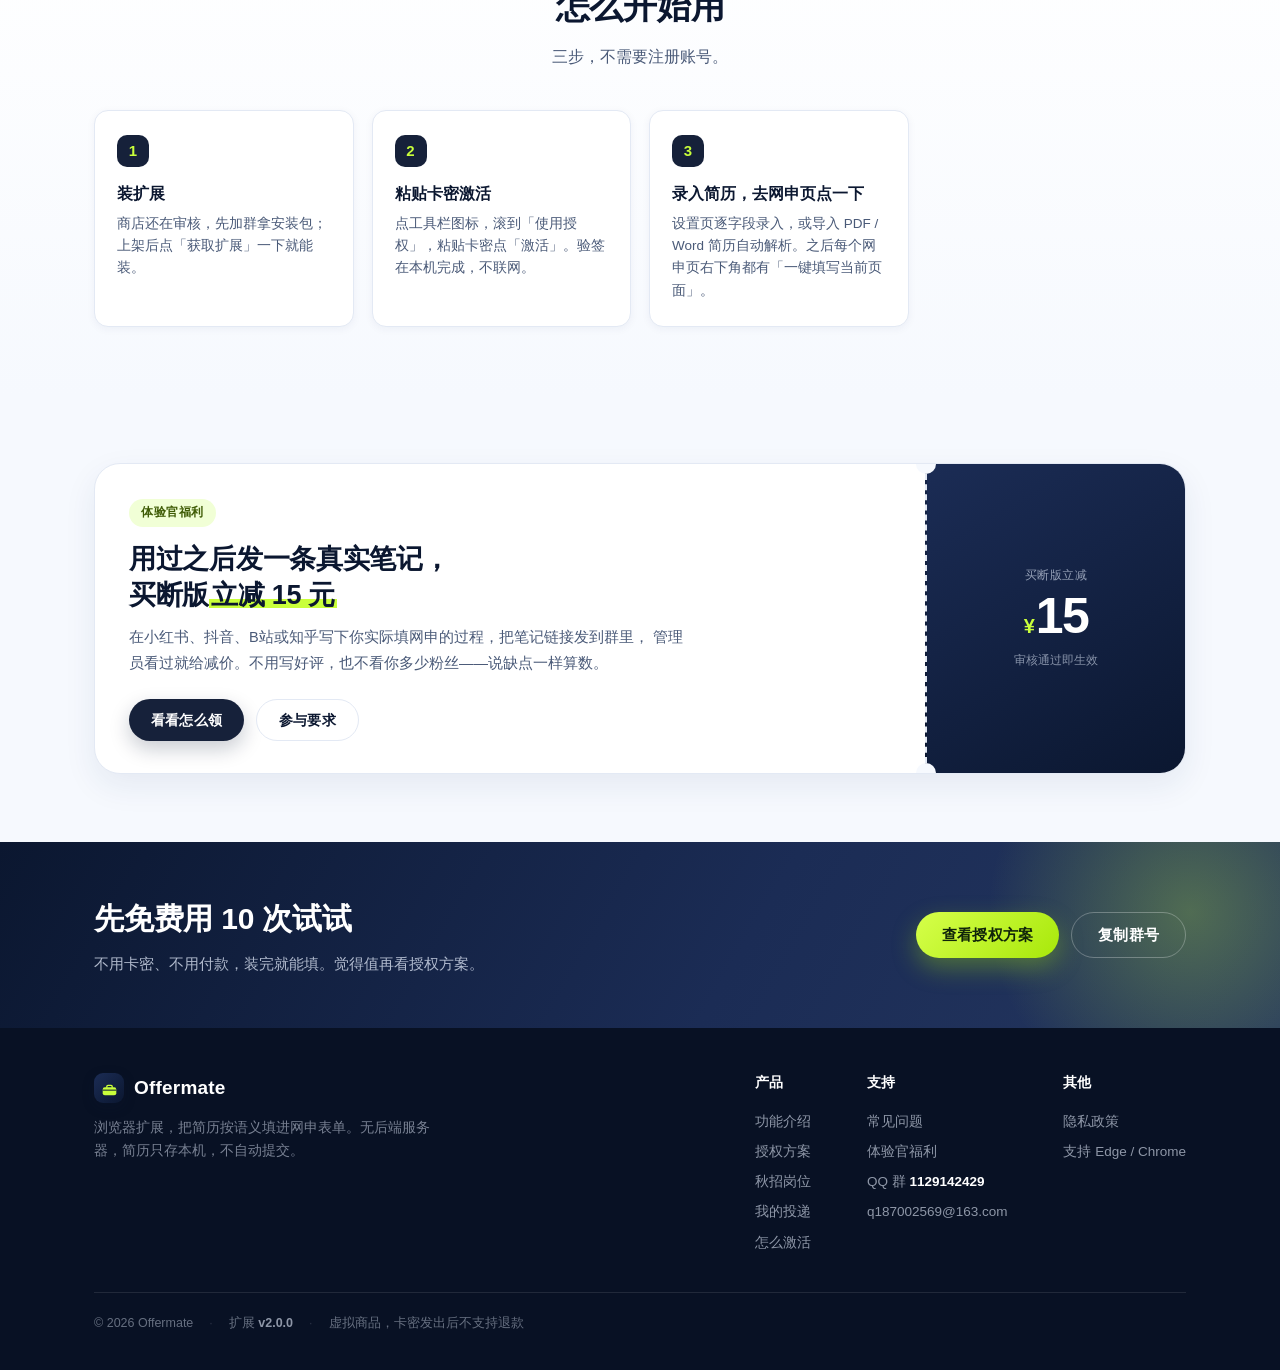
==== commit f67ff986: "官网加获取扩展入口（导航+首屏）" ====
--- a/site/index.html
+++ b/site/index.html
@@ -198,7 +198,6 @@
       <a href="share.html">体验官福利</a>
     </div>
     <div class="nav-cta">
-      <button class="btn btn-ghost btn-sm" data-copy-qq>复制群号</button>
       <a class="btn btn-dark btn-sm" href="pricing.html">查看授权</a>
     </div>
   </div>
@@ -226,8 +225,8 @@
       </a>
     </div>
     <div class="hero-cta">
-      <a class="btn btn-lime" href="pricing.html">查看授权方案</a>
-      <button class="btn btn-ghost" data-copy-qq>复制群号，问细节</button>
+      <button class="btn btn-lime" type="button" data-install>获取扩展</button>
+      <a class="btn btn-ghost" href="pricing.html">查看授权方案</a>
     </div>
     <ul class="hero-facts">
       <li>
@@ -388,7 +387,7 @@
       <div class="step">
         <div class="step-n">1</div>
         <h3>装扩展</h3>
-        <p>从 Edge 商店安装；或打开扩展管理页，开启「开发者模式」加载解压后的目录。</p>
+        <p data-install-step>点右上角「获取扩展」，跳到 Edge 加载项点「获取」即可。</p>
       </div>
       <div class="step">
         <div class="step-n">2</div>
--- a/site/assets/style.css
+++ b/site/assets/style.css
@@ -56,7 +56,7 @@
   max-width: var(--maxw); margin: 0 auto; padding: 0 24px;
   height: 64px; display: flex; align-items: center; gap: 36px;
 }
-.logo { display: flex; align-items: center; gap: 10px; font-weight: 800; font-size: 19px; letter-spacing: .2px; }
+.logo { display: flex; align-items: center; gap: 10px; font-weight: 800; font-size: 19px; letter-spacing: .2px; flex: none; }
 .logo-mark {
   width: 30px; height: 30px; border-radius: 9px;
   background: linear-gradient(135deg, #1B2C55, #0B1730);
@@ -64,7 +64,7 @@
   box-shadow: 0 4px 12px rgba(11, 23, 48, .28);
 }
 .logo-mark svg { width: 17px; height: 17px; }
-.logo small { font-size: 11px; font-weight: 600; color: var(--muted); letter-spacing: .6px; }
+.logo small { font-size: 11px; font-weight: 600; color: var(--muted); letter-spacing: .6px; white-space: nowrap; }
 
 .nav-links { display: flex; gap: 20px; margin-left: 8px; }
 /* nowrap：链接多了以后宁可挤，也不能让「功\n能」这种两行断字出现 */
@@ -437,6 +437,12 @@
 .toast.on { opacity: 1; transform: translate(-50%, 0); }
 
 /* ---------- 响应式 ---------- */
+@media (max-width: 1240px) {
+  /* 导航加了「获取扩展」后按钮变多：1140–1240 之间先收间距，
+     再窄就由下面的 1140 断点收掉两个二级锚点。 */
+  .nav-in { gap: 24px; }
+  .nav-links { gap: 16px; }
+}
 @media (max-width: 1140px) {
   /* 4 档并排至少要 1054px 内容宽；不够就退成 2×2，
      不要让它变成 3+1（第 4 张孤零零挂在第二行）。 */
@@ -453,6 +459,11 @@
   .free-l p { max-width: none; }
   .free-nums { flex: none; }
   .free-num { flex: 1; min-width: 0; }
+}
+/* 320–360 的老机型：两个按钮 + logo 放不下，只留「获取扩展」，
+   查看授权的入口在首屏按钮和页面里都还有。 */
+@media (max-width: 360px) {
+  .nav-cta .btn-dark { display: none; }
 }
 @media (max-width: 640px) {
   .hero { padding: 56px 0 44px; }
@@ -469,5 +480,76 @@
   .cta-band .cta-act { margin-left: 0; width: 100%; }
   .cta-band .cta-act .btn { flex: 1; }
   .foot-cols { margin-left: 0; gap: 32px; }
-  .nav-cta .btn { height: 38px; padding: 0 16px; font-size: 13.5px; }
-}
+  .nav-cta .btn { height: 38px; padding: 0 14px; font-size: 13.5px; }
+  /* 390px 下「logo + 查看授权 + 获取扩展」正好差十几像素：
+     收内边距和按钮间距，别让最右边的按钮贴边或出界。 */
+  .nav-in { padding: 0 16px; gap: 12px; }
+  .nav-cta { gap: 8px; }
+}
+
+/* ---------- 获取扩展引导框（商店未上架时的兜底） ----------
+   有 storeUrl 时不生成这个框，按钮直接跳商店。 */
+.imask {
+  position: fixed; inset: 0; z-index: 300;
+  background: rgba(11, 23, 48, .46);
+  display: flex; align-items: center; justify-content: center; padding: 24px;
+}
+.imask[hidden] { display: none; }
+.imodal {
+  position: relative; width: 100%; max-width: 470px;
+  max-height: calc(100vh - 48px); overflow-y: auto;
+  background: #fff; border-radius: 20px; padding: 26px 26px 22px;
+  box-shadow: 0 30px 80px rgba(11, 23, 48, .34);
+  animation: imIn .18s ease-out;
+}
+.imodal:focus { outline: none; }
+@keyframes imIn { from { opacity: 0; transform: translateY(10px) scale(.985); } }
+.ix {
+  position: absolute; top: 14px; right: 14px;
+  width: 32px; height: 32px; border: 0; border-radius: 50%;
+  background: #F1F5FB; color: var(--muted);
+  display: grid; place-items: center; cursor: pointer;
+  transition: background .16s, color .16s;
+}
+.ix:hover { background: #E6EDF7; color: var(--ink); }
+.ix svg { width: 15px; height: 15px; }
+.ihead { display: flex; gap: 14px; align-items: flex-start; padding-right: 34px; }
+.iico {
+  flex: none; width: 44px; height: 44px; border-radius: 13px;
+  background: linear-gradient(135deg, #EEF4FF, #E4EDFF);
+  display: grid; place-items: center;
+}
+.iico svg { width: 22px; height: 22px; color: var(--ink-2); }
+.imodal h3 { font-size: 18px; font-weight: 800; letter-spacing: -.2px; }
+.isub { margin-top: 7px; font-size: 13.5px; color: var(--body); line-height: 1.72; }
+.ieta {
+  display: inline-block; margin-top: 10px; padding: 3px 10px;
+  border-radius: 999px; background: #FFF6E6; color: #A96300;
+  font-size: 12px; font-weight: 700;
+}
+.isteps { margin: 20px 0 0; padding: 0; list-style: none; display: grid; gap: 13px; }
+.isteps li { display: flex; gap: 12px; align-items: flex-start; }
+.isteps b {
+  flex: none; width: 22px; height: 22px; border-radius: 7px;
+  background: var(--ink-2); color: var(--lime);
+  display: grid; place-items: center; font-size: 12px; font-weight: 800;
+}
+.isteps h4 { font-size: 14px; font-weight: 700; }
+.isteps p { margin-top: 3px; font-size: 13px; color: var(--muted); line-height: 1.62; }
+.igroup {
+  margin-top: 20px; padding: 14px 16px; border-radius: 14px;
+  background: #F6F9FF; border: 1px solid var(--line);
+  display: flex; align-items: center; gap: 14px;
+}
+.igroup-l { flex: 1; min-width: 0; }
+.igroup-l span { display: block; font-size: 12.5px; color: var(--muted); }
+.igroup-l b { display: block; margin-top: 4px; font-size: 15px; font-weight: 800; }
+.igroup-l em { font-style: normal; color: var(--ink-2); letter-spacing: .4px; }
+.itip { margin-top: 12px; font-size: 12px; color: var(--muted); line-height: 1.62; }
+
+@media (max-width: 640px) {
+  .imask { padding: 16px; align-items: flex-end; }
+  .imodal { max-width: none; border-radius: 18px; padding: 22px 20px 18px; }
+  .imodal h3 { font-size: 16.5px; }
+  .igroup { flex-direction: column; align-items: stretch; gap: 10px; }
+}
